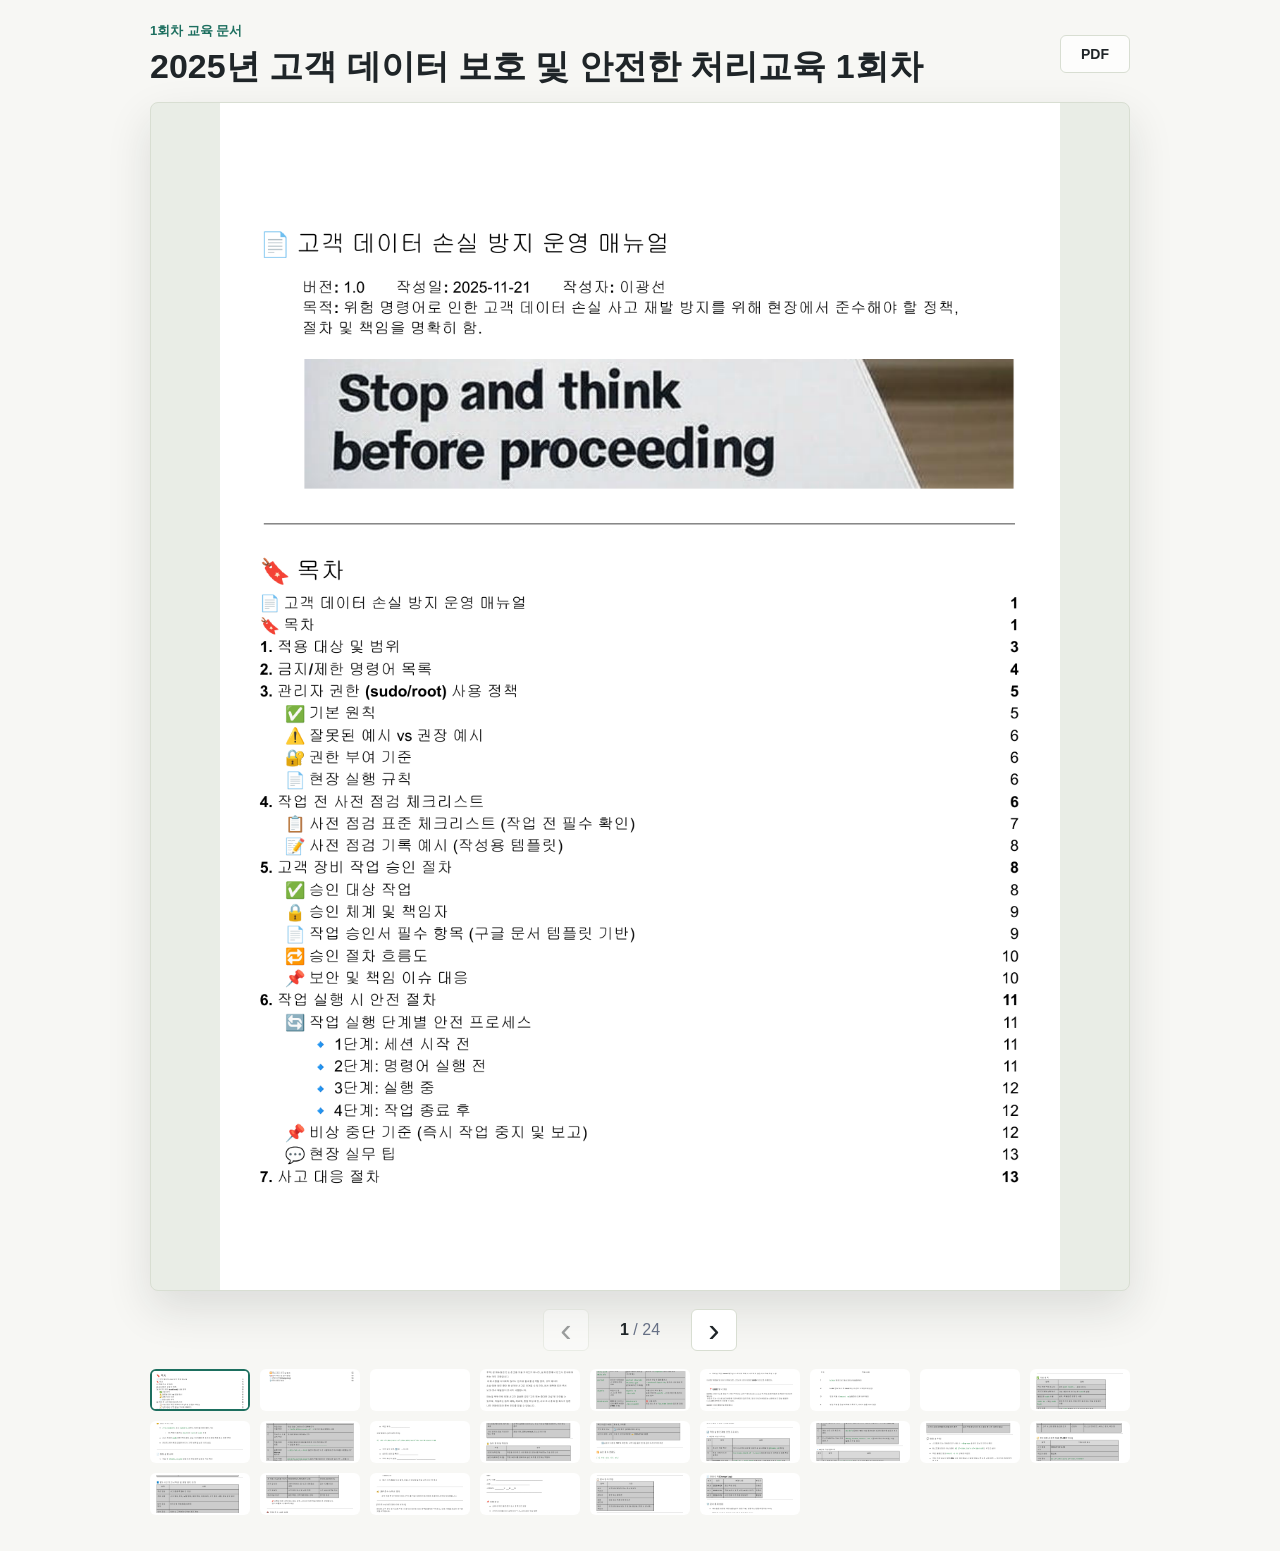
==== 2025-customer-data-protection-session-1/index.html @ 68b15619 "Organize 2025 customer data protection training sessions" ====
<!doctype html>
<html lang="ko">
<head>
  <meta charset="utf-8">
  <meta name="viewport" content="width=device-width, initial-scale=1">
  <title>2025년 고객 데이터 보호 및 안전한 처리교육 1회차 교육 문서</title>
  <link rel="stylesheet" href="styles.css">
</head>
<body>
  <header class="topbar">
    <div>
      <p class="eyebrow">1회차 교육 문서</p>
      <h1>2025년 고객 데이터 보호 및 안전한 처리교육 1회차</h1>
    </div>
    <nav class="actions" aria-label="자료 다운로드">
      <a href="./source.pdf" download>PDF</a>
    </nav>
  </header>

  <main class="viewer">
    <section class="page-frame" aria-live="polite">
      <img id="pageImage" src="./pages/page-01.png" alt="문서 1페이지">
    </section>

    <section class="controls" aria-label="페이지 제어">
      <button id="prevButton" type="button" aria-label="이전 페이지">
        <span aria-hidden="true">&lsaquo;</span>
      </button>
      <div class="status">
        <strong id="pageNumber">1</strong>
        <span>/</span>
        <span id="pageTotal">24</span>
      </div>
      <button id="nextButton" type="button" aria-label="다음 페이지">
        <span aria-hidden="true">&rsaquo;</span>
      </button>
    </section>

    <section class="thumbs" id="thumbs" aria-label="페이지 목록"></section>
  </main>

  <script src="script.js"></script>
</body>
</html>
---- 2025-customer-data-protection-session-1/styles.css ----
:root {
  color-scheme: light;
  --bg: #f7f7f4;
  --ink: #1f2528;
  --muted: #667085;
  --line: #d8ded2;
  --accent: #1d6f5f;
  --accent-dark: #155449;
  --paper: #ffffff;
  --shadow: 0 18px 45px rgba(22, 35, 35, 0.12);
}

* {
  box-sizing: border-box;
}

body {
  margin: 0;
  min-height: 100vh;
  color: var(--ink);
  background: var(--bg);
  font-family: Arial, "Malgun Gothic", sans-serif;
}

.topbar {
  display: flex;
  align-items: center;
  justify-content: space-between;
  gap: 20px;
  width: min(980px, calc(100% - 32px));
  margin: 0 auto;
  padding: 22px 0 16px;
}

.eyebrow {
  margin: 0 0 6px;
  color: var(--accent);
  font-size: 13px;
  font-weight: 700;
}

h1 {
  margin: 0;
  font-size: clamp(22px, 3vw, 34px);
  line-height: 1.18;
  letter-spacing: 0;
}

.actions {
  display: flex;
  gap: 8px;
  flex: 0 0 auto;
}

.actions a {
  display: inline-flex;
  align-items: center;
  justify-content: center;
  min-width: 70px;
  min-height: 38px;
  padding: 0 14px;
  border: 1px solid var(--line);
  border-radius: 6px;
  color: var(--ink);
  background: rgba(255, 255, 255, 0.78);
  font-size: 14px;
  font-weight: 700;
  text-decoration: none;
}

.actions a:hover,
.actions a:focus-visible {
  border-color: var(--accent);
  color: var(--accent-dark);
}

.viewer {
  width: min(980px, calc(100% - 32px));
  margin: 0 auto 36px;
}

.page-frame {
  display: grid;
  place-items: center;
  width: 100%;
  min-height: 68vh;
  overflow: hidden;
  border: 1px solid var(--line);
  border-radius: 8px;
  background: #e9ede6;
  box-shadow: var(--shadow);
}

.page-frame img {
  display: block;
  width: min(100%, 840px);
  height: auto;
  background: var(--paper);
}

.controls {
  display: grid;
  grid-template-columns: 46px auto 46px;
  align-items: center;
  justify-content: center;
  gap: 12px;
  margin: 18px 0;
}

button {
  width: 46px;
  height: 42px;
  border: 1px solid var(--line);
  border-radius: 6px;
  color: var(--ink);
  background: var(--paper);
  cursor: pointer;
}

button span {
  display: block;
  transform: translateY(-1px);
  font-size: 34px;
  line-height: 1;
}

button:hover,
button:focus-visible {
  border-color: var(--accent);
  color: var(--accent);
}

button:disabled {
  opacity: 0.42;
  cursor: default;
}

.status {
  min-width: 78px;
  color: var(--muted);
  font-size: 16px;
  text-align: center;
}

.status strong {
  color: var(--ink);
}

.thumbs {
  display: grid;
  grid-template-columns: repeat(auto-fill, minmax(92px, 1fr));
  gap: 10px;
}

.thumb {
  display: block;
  width: 100%;
  aspect-ratio: 1 / 1.414;
  overflow: hidden;
  padding: 0;
  border: 2px solid transparent;
  border-radius: 6px;
  background: var(--paper);
}

.thumb[aria-current="true"] {
  border-color: var(--accent);
}

.thumb img {
  display: block;
  width: 100%;
  height: 100%;
  object-fit: cover;
}

@media (max-width: 700px) {
  .topbar {
    align-items: flex-start;
    flex-direction: column;
    gap: 14px;
  }

  .actions {
    width: 100%;
  }

  .actions a {
    flex: 1;
  }

  .viewer {
    width: min(100% - 18px, 980px);
    margin-bottom: 18px;
  }

  .page-frame {
    min-height: 55vh;
  }
}
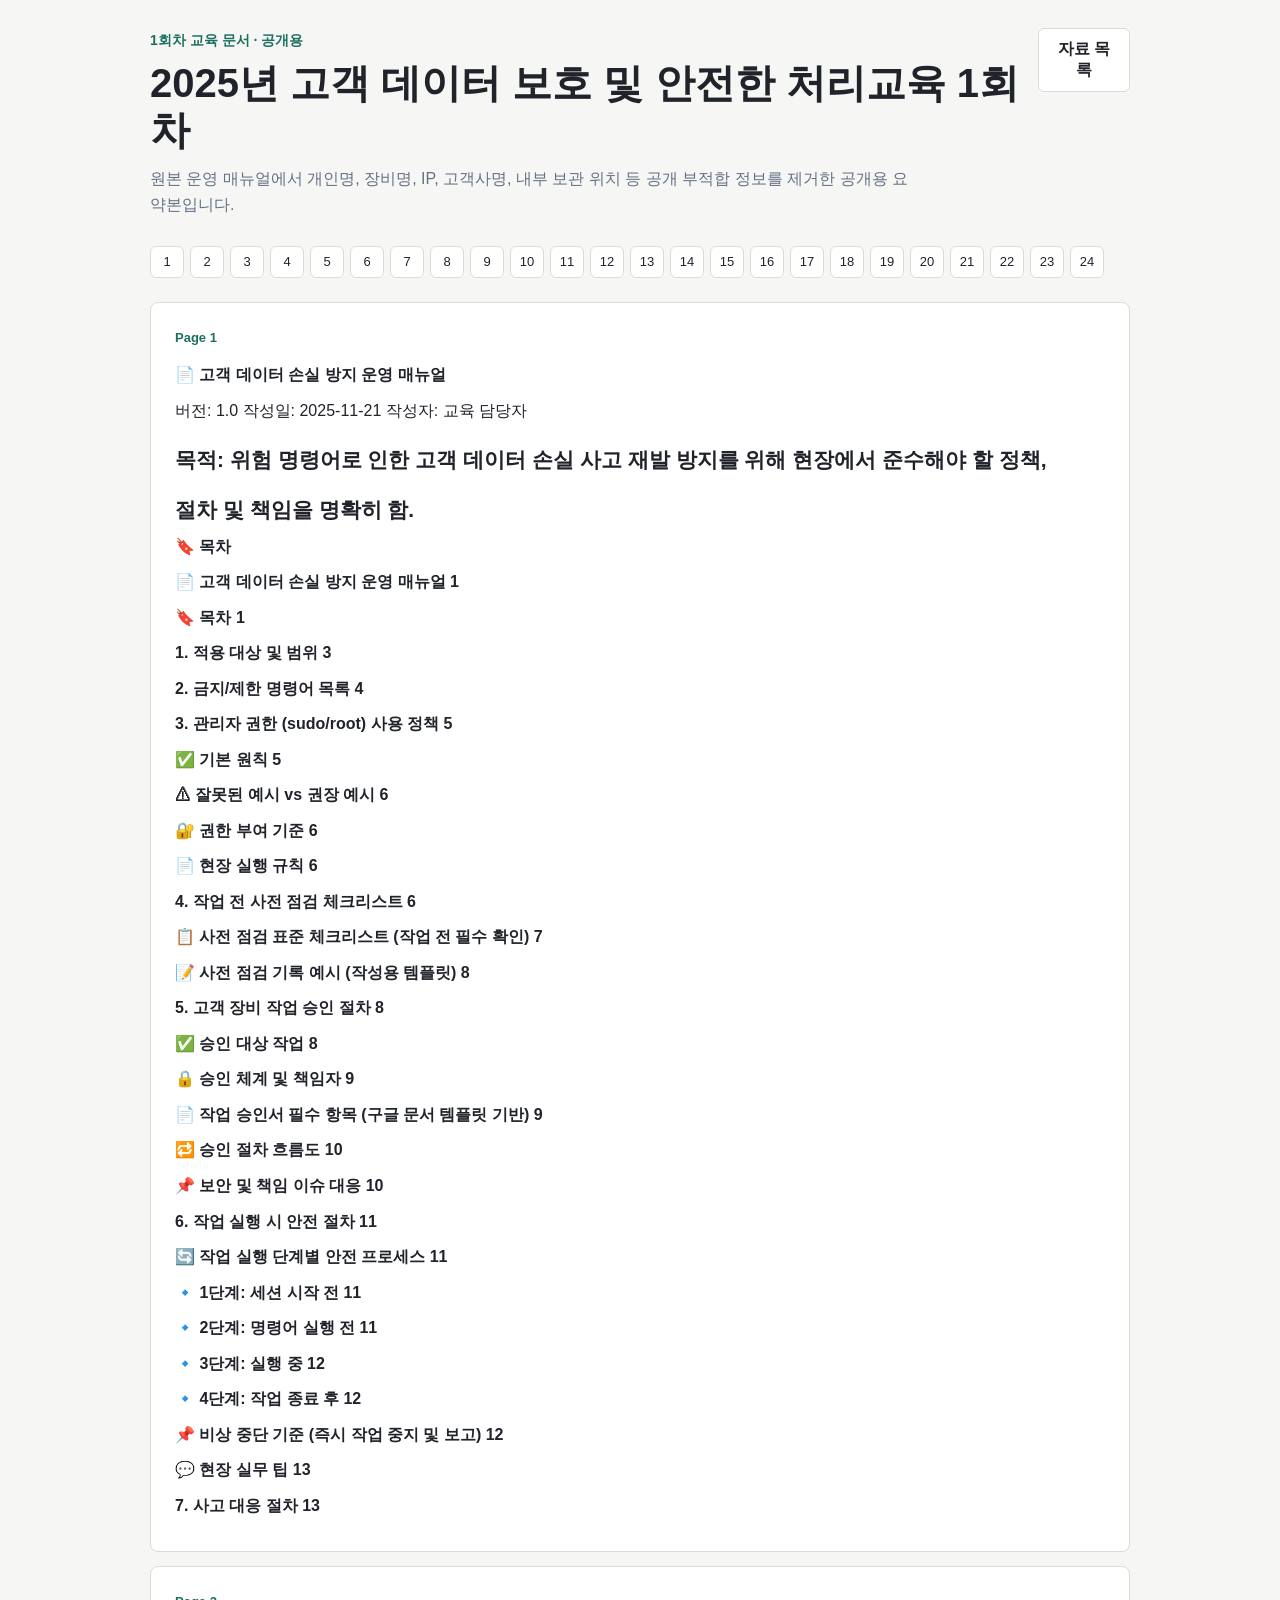
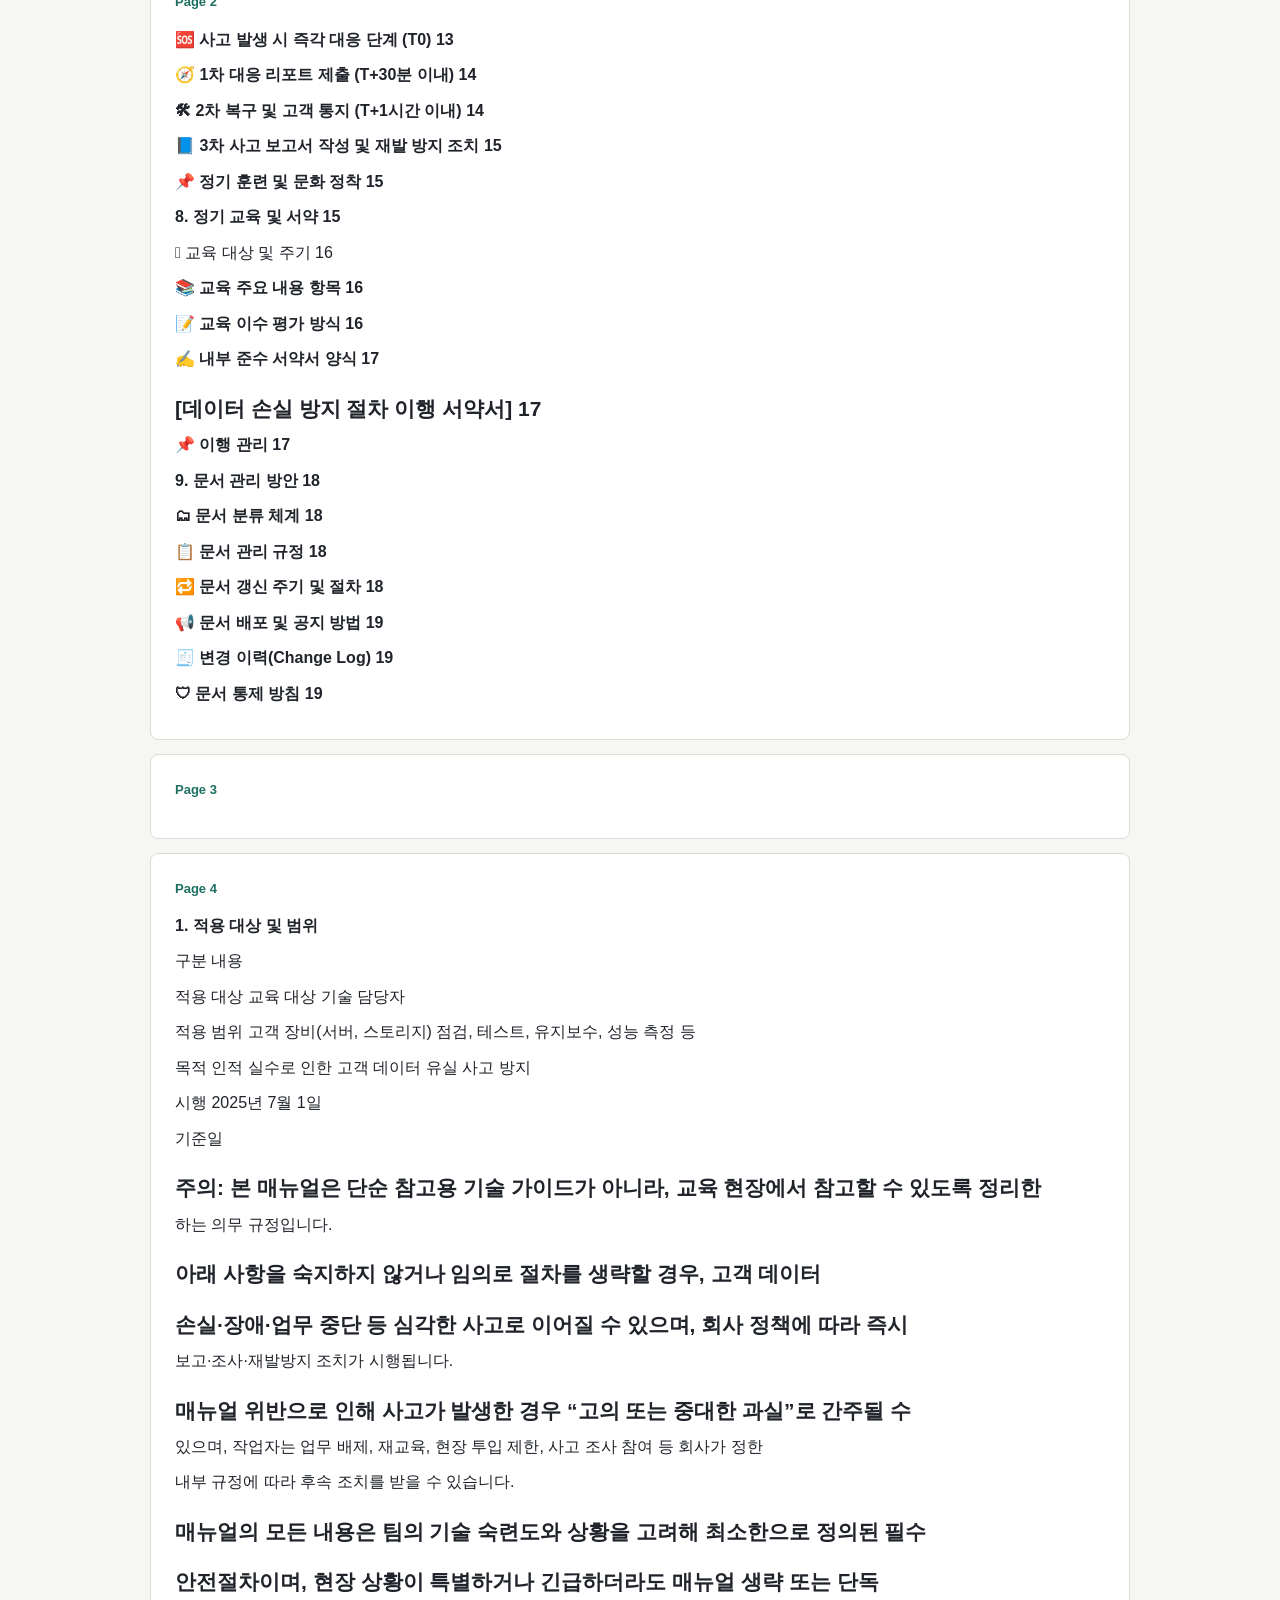
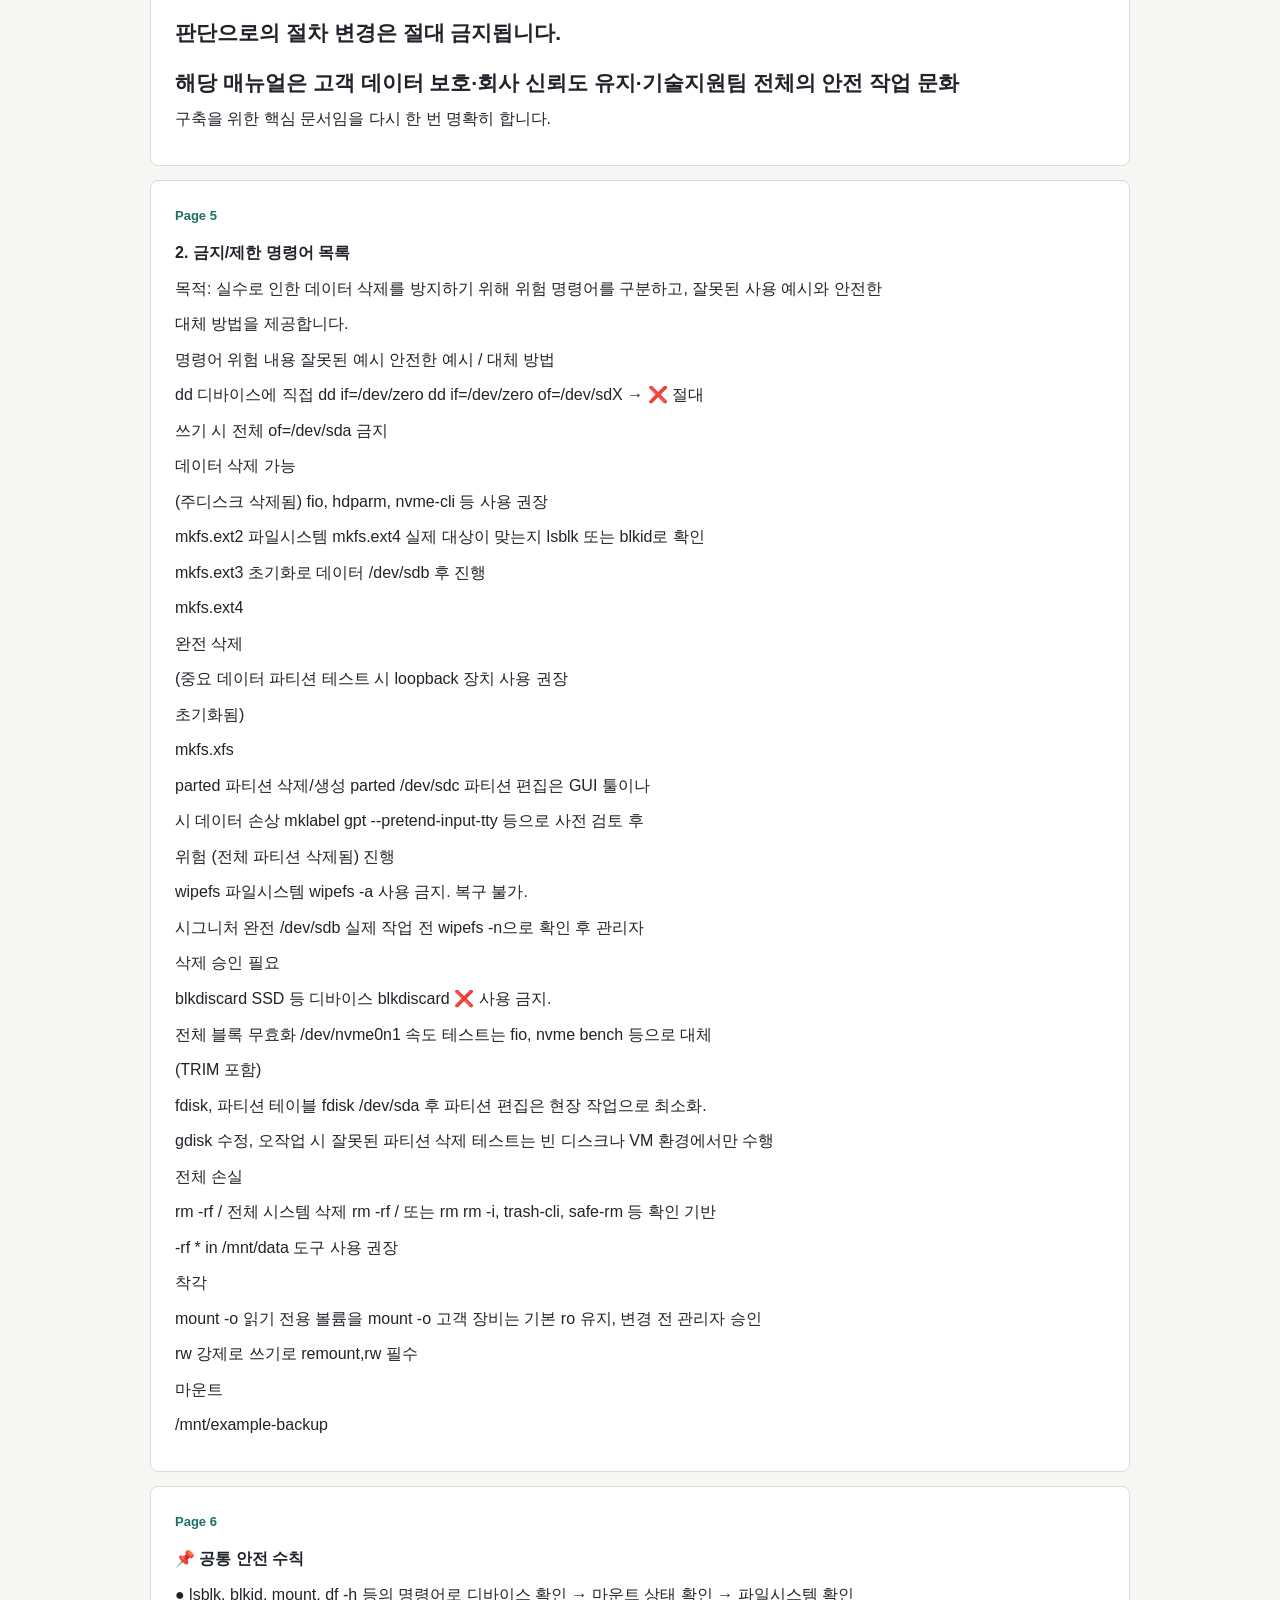
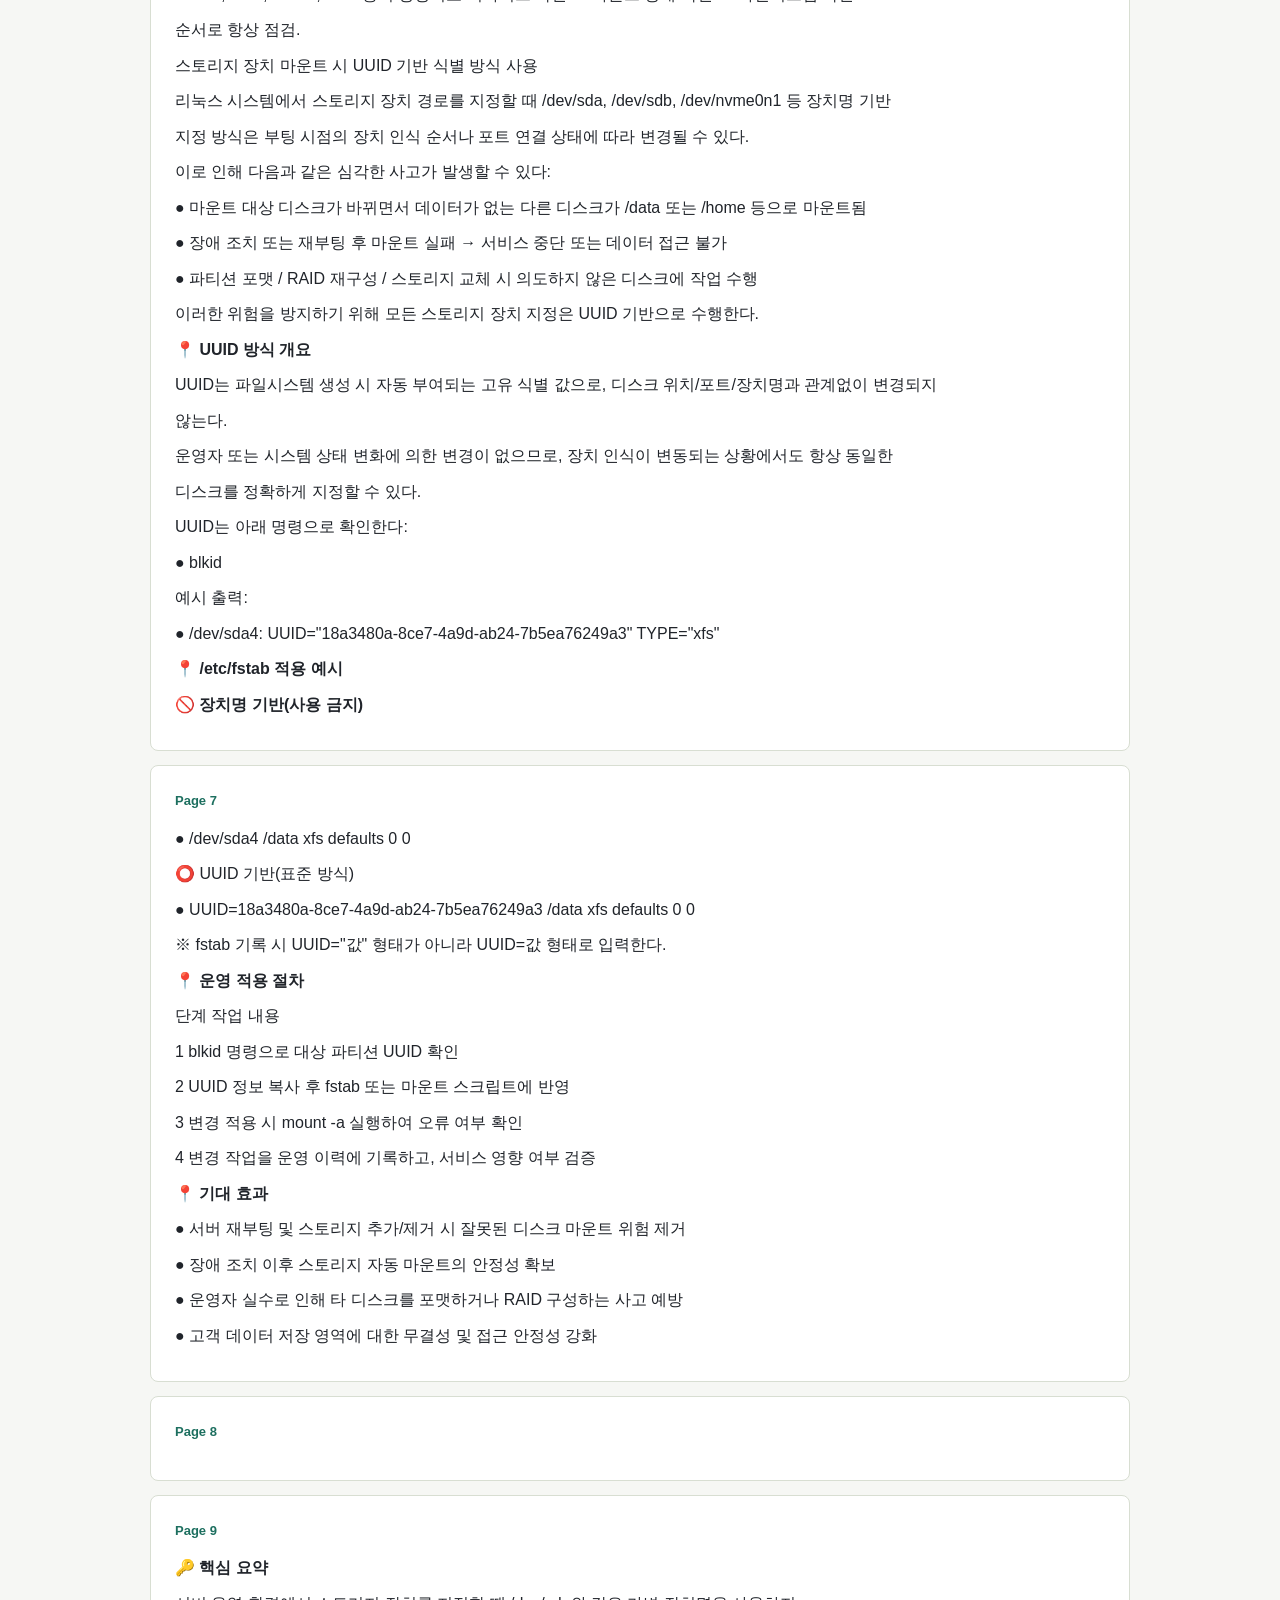
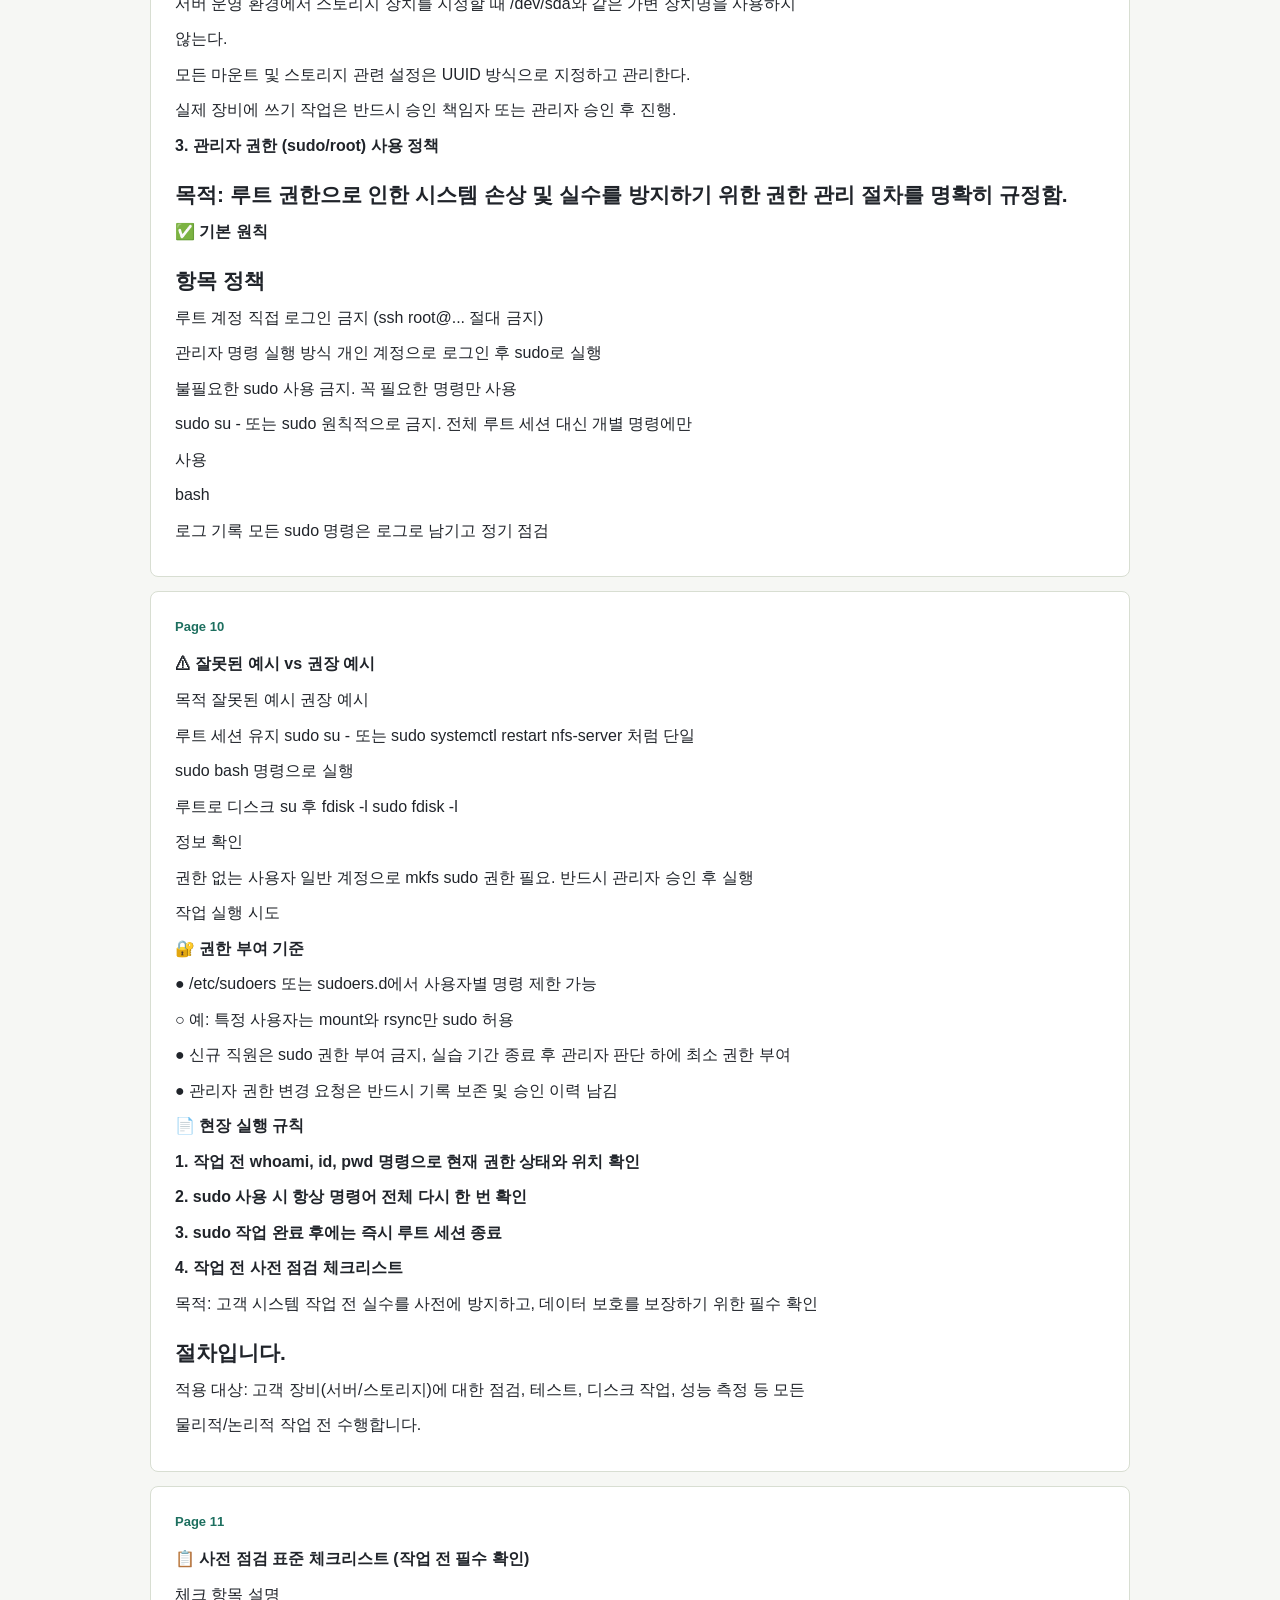
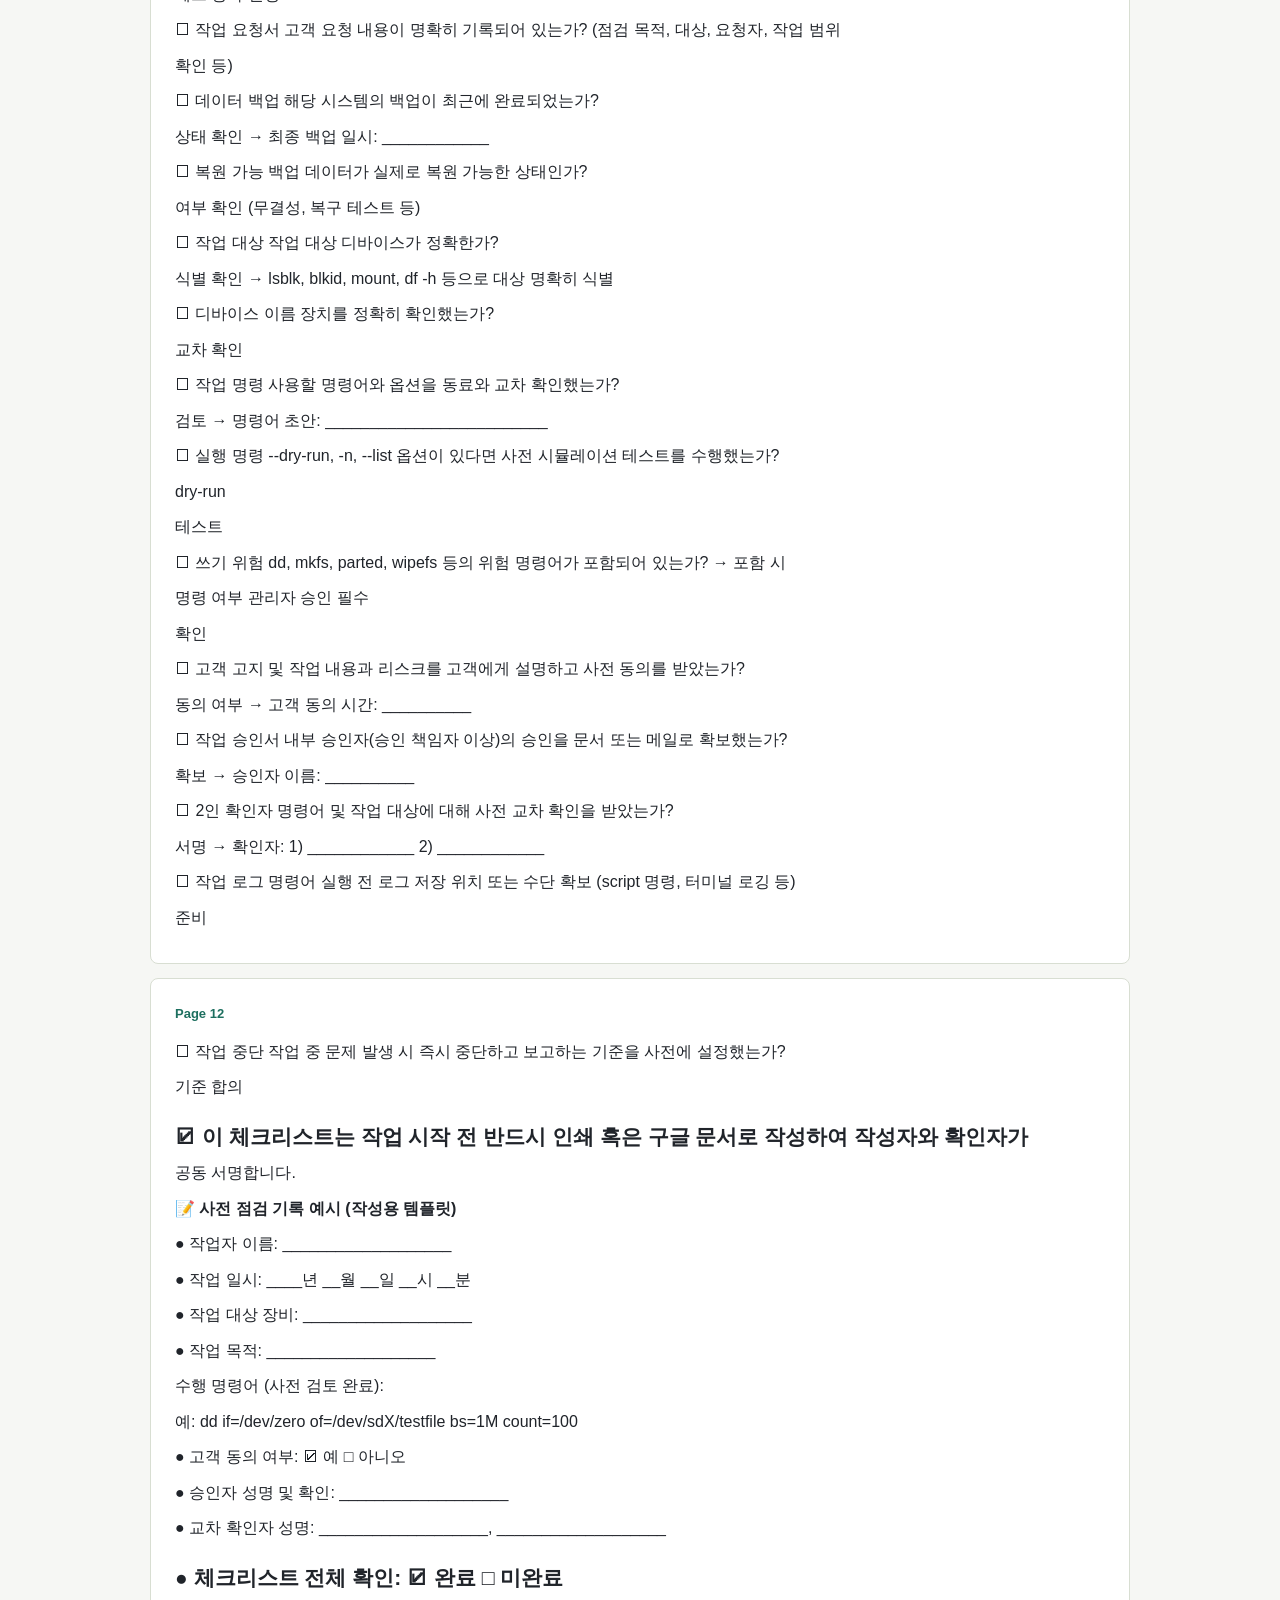
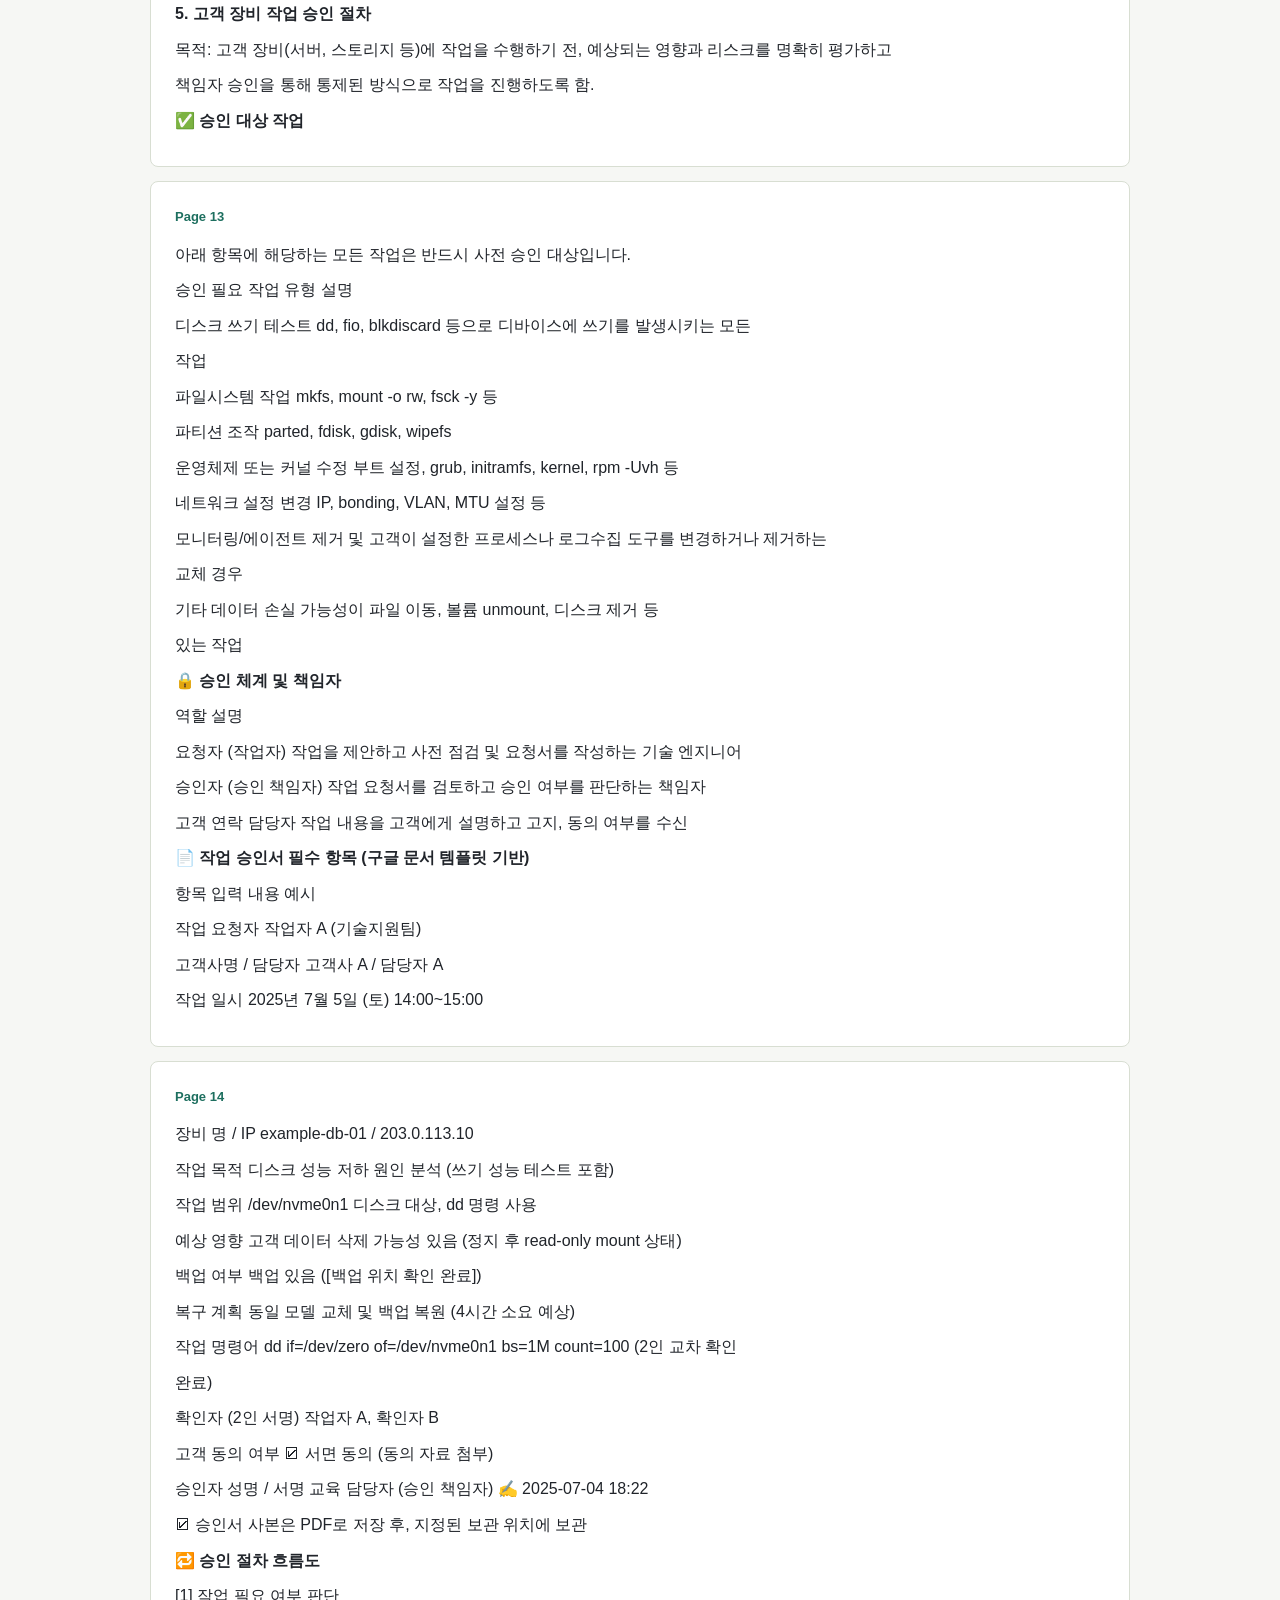
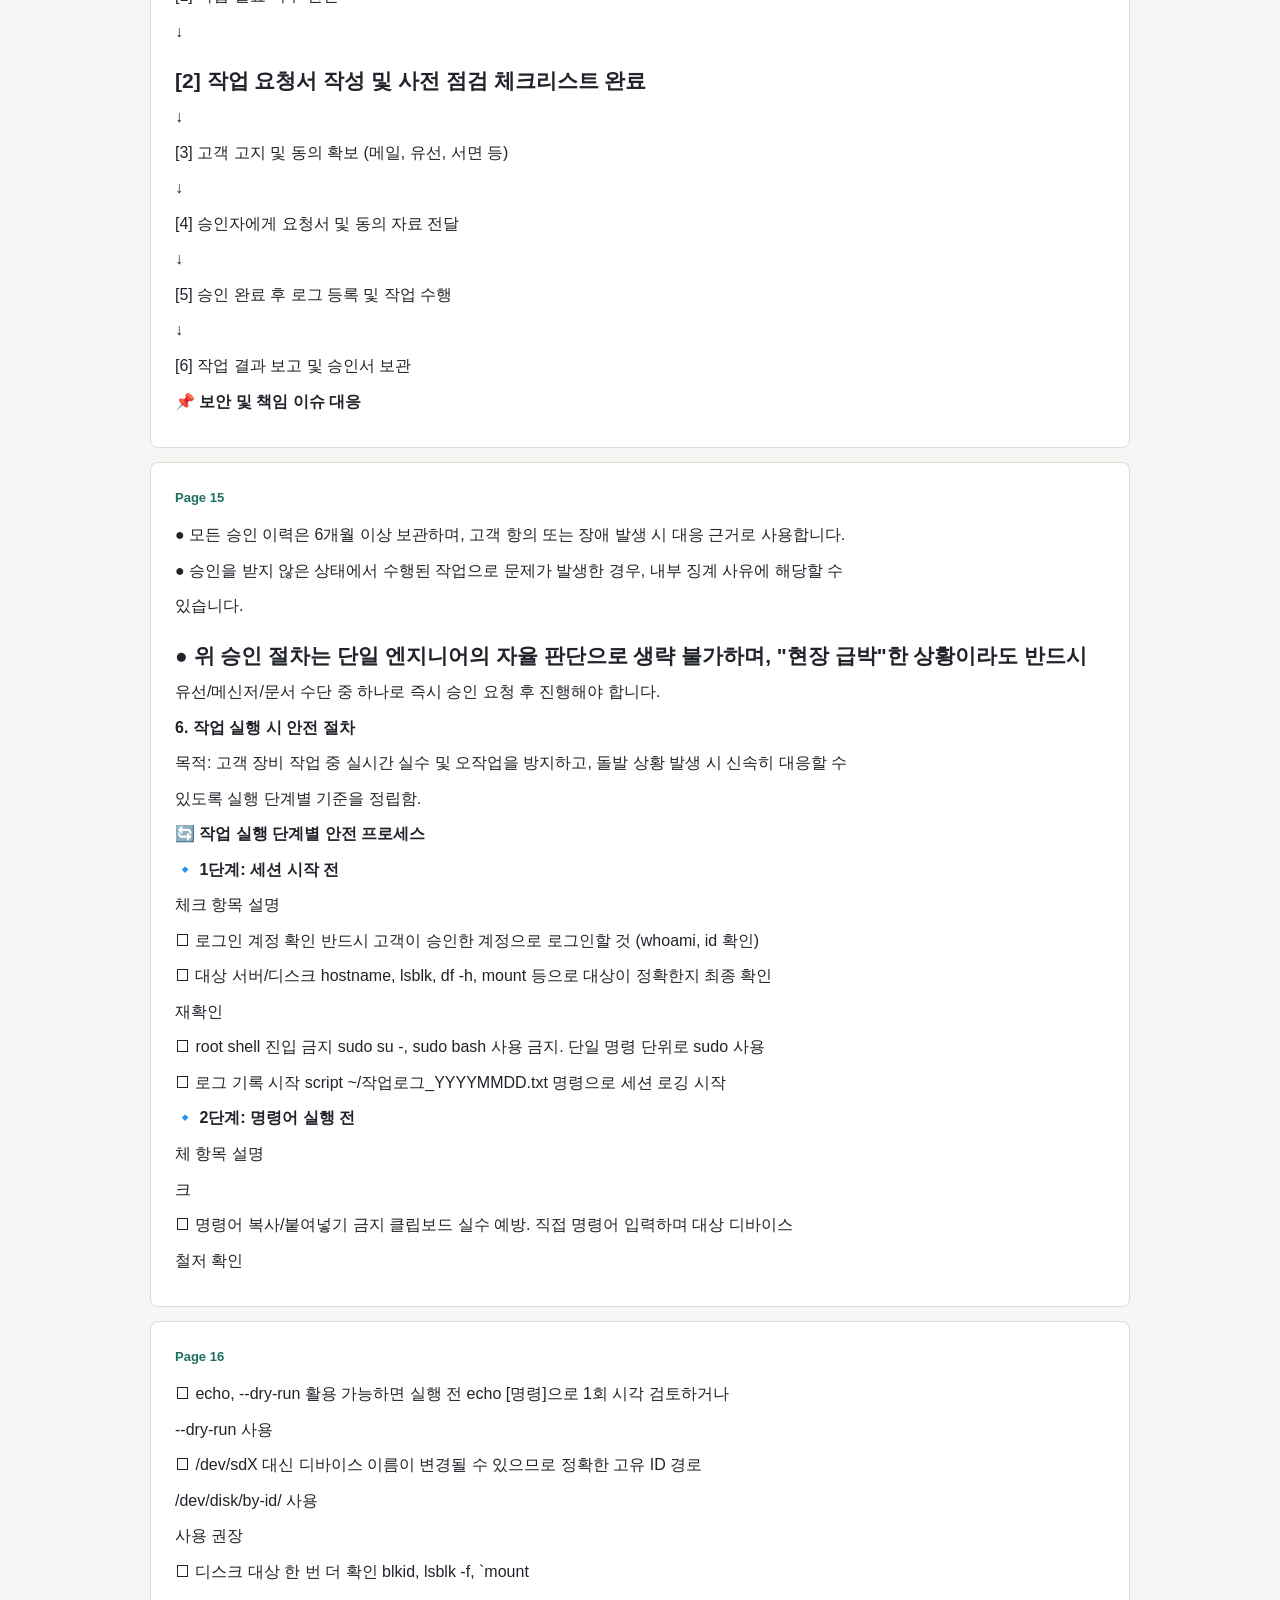
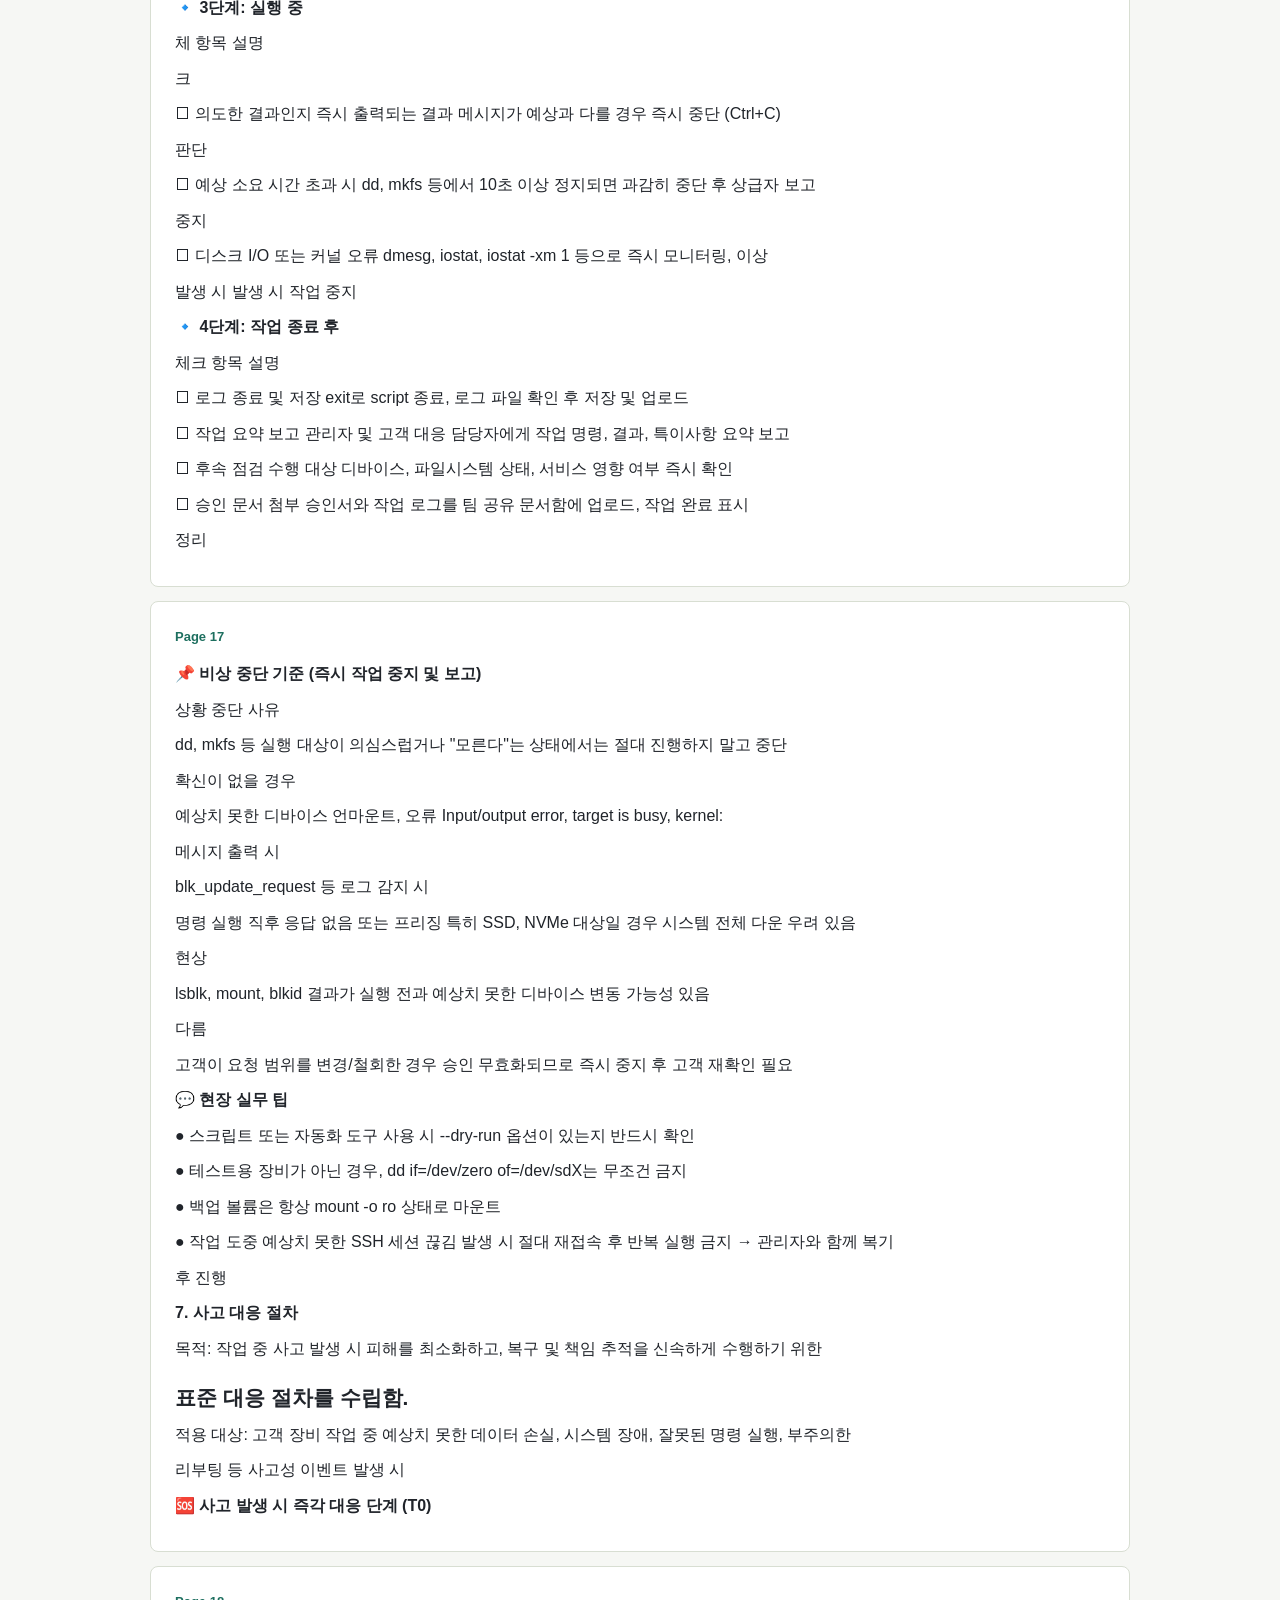
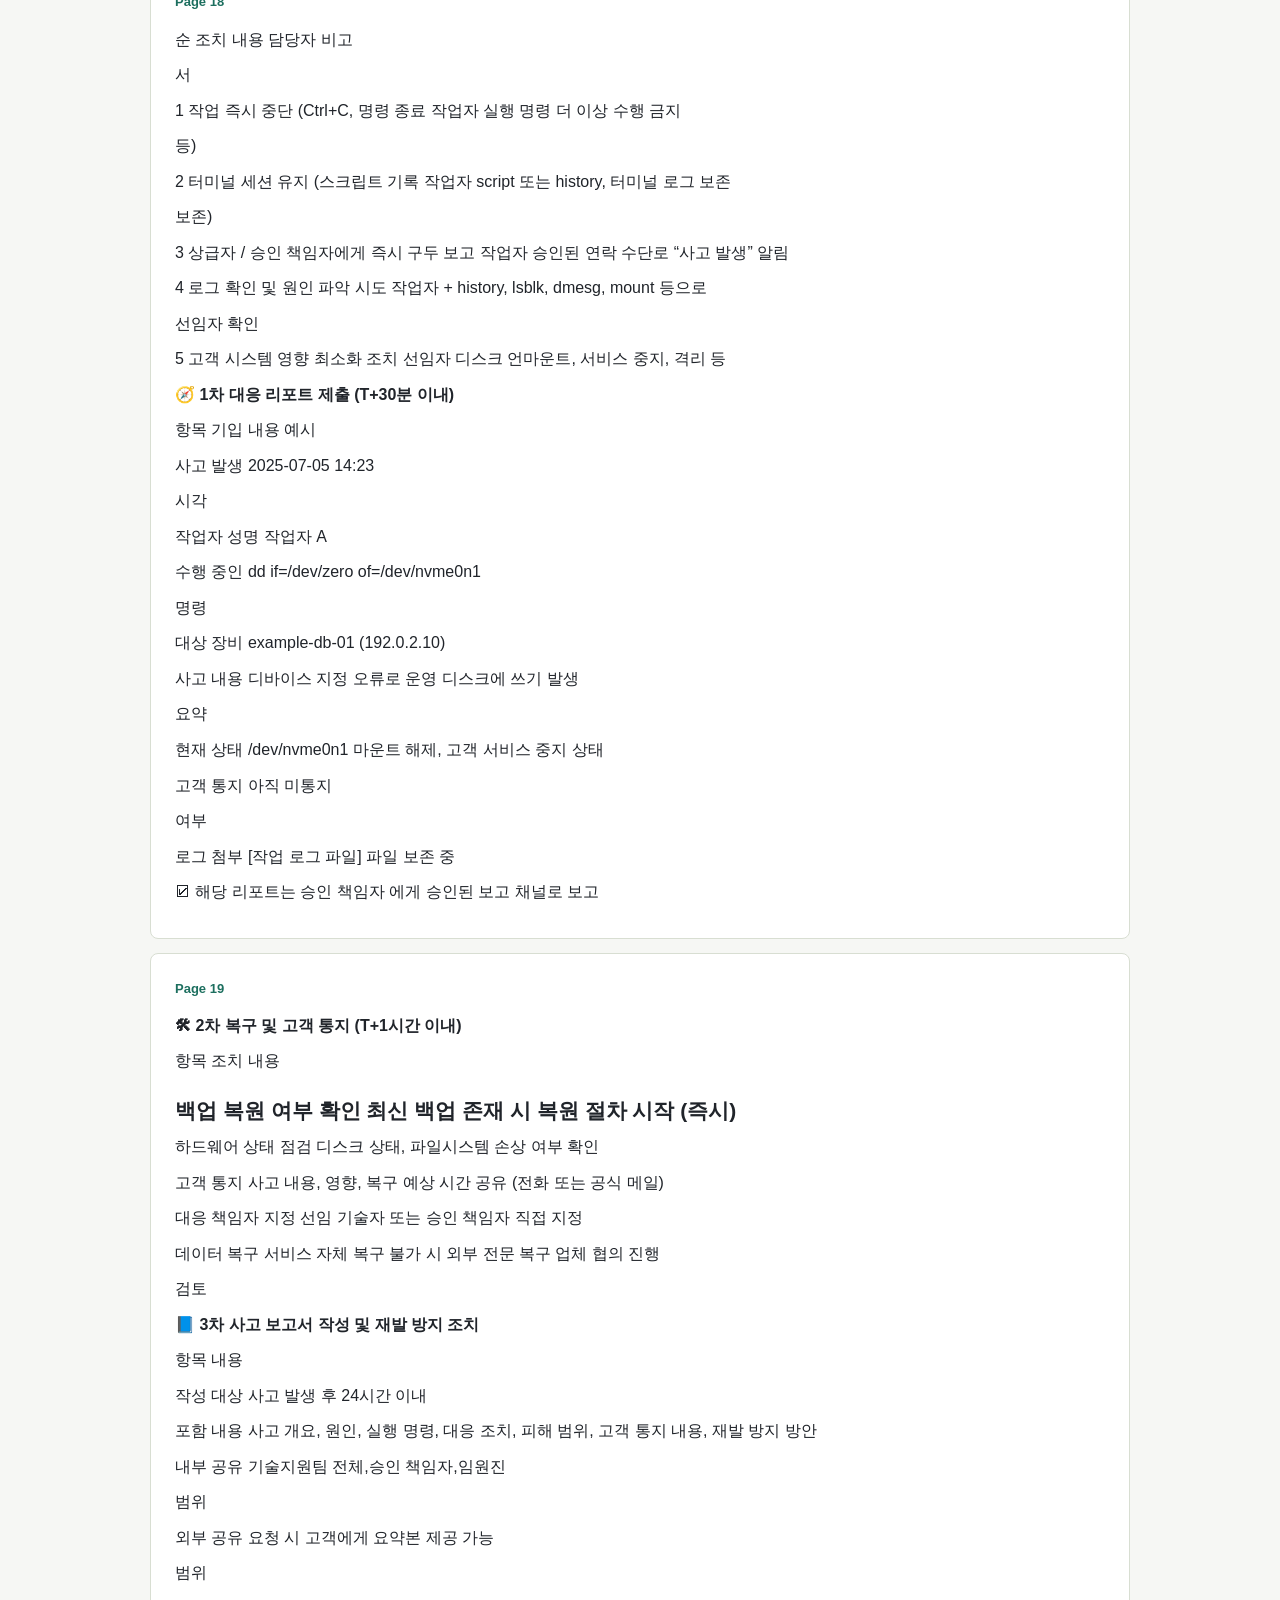
==== commit 5fb6d33c: "Correct session one year to 2025" ====
--- a/2025-customer-data-protection-session-1/index.html
+++ b/2025-customer-data-protection-session-1/index.html
@@ -9,36 +9,38 @@
 <body>
   <header class="topbar">
     <div>
-      <p class="eyebrow">1회차 교육 문서</p>
+      <p class="eyebrow">1회차 교육 문서 · 공개용</p>
       <h1>2025년 고객 데이터 보호 및 안전한 처리교육 1회차</h1>
+      <p class="summary">원본 운영 매뉴얼에서 개인명, 장비명, IP, 고객사명, 내부 보관 위치 등 공개 부적합 정보를 제거한 공개용 요약본입니다.</p>
     </div>
-    <nav class="actions" aria-label="자료 다운로드">
-      <a href="./source.pdf" download>PDF</a>
-    </nav>
+    <a class="back" href="../">자료 목록</a>
   </header>
-
-  <main class="viewer">
-    <section class="page-frame" aria-live="polite">
-      <img id="pageImage" src="./pages/page-01.png" alt="문서 1페이지">
-    </section>
-
-    <section class="controls" aria-label="페이지 제어">
-      <button id="prevButton" type="button" aria-label="이전 페이지">
-        <span aria-hidden="true">&lsaquo;</span>
-      </button>
-      <div class="status">
-        <strong id="pageNumber">1</strong>
-        <span>/</span>
-        <span id="pageTotal">24</span>
-      </div>
-      <button id="nextButton" type="button" aria-label="다음 페이지">
-        <span aria-hidden="true">&rsaquo;</span>
-      </button>
-    </section>
-
-    <section class="thumbs" id="thumbs" aria-label="페이지 목록"></section>
+  <main>
+    <nav class="toc" aria-label="문서 페이지 이동"><a href="#page-1">1</a><a href="#page-2">2</a><a href="#page-3">3</a><a href="#page-4">4</a><a href="#page-5">5</a><a href="#page-6">6</a><a href="#page-7">7</a><a href="#page-8">8</a><a href="#page-9">9</a><a href="#page-10">10</a><a href="#page-11">11</a><a href="#page-12">12</a><a href="#page-13">13</a><a href="#page-14">14</a><a href="#page-15">15</a><a href="#page-16">16</a><a href="#page-17">17</a><a href="#page-18">18</a><a href="#page-19">19</a><a href="#page-20">20</a><a href="#page-21">21</a><a href="#page-22">22</a><a href="#page-23">23</a><a href="#page-24">24</a></nav>
+    <article><section class="page" id="page-1"><p class="page-label">Page 1</p><p class="section-line">📄 고객 데이터 손실 방지 운영 매뉴얼</p><p>버전: 1.0 작성일: 2025-11-21 작성자: 교육 담당자</p><h2>목적: 위험 명령어로 인한 고객 데이터 손실 사고 재발 방지를 위해 현장에서 준수해야 할 정책,</h2><h2>절차 및 책임을 명확히 함.</h2><p class="section-line">🔖 목차</p><p class="section-line">📄 고객 데이터 손실 방지 운영 매뉴얼 1</p><p class="section-line">🔖 목차 1</p><p class="section-line">1. 적용 대상 및 범위 3</p><p class="section-line">2. 금지/제한 명령어 목록 4</p><p class="section-line">3. 관리자 권한 (sudo/root) 사용 정책 5</p><p class="section-line">✅ 기본 원칙 5</p><p class="section-line">⚠ 잘못된 예시 vs 권장 예시 6</p><p class="section-line">🔐 권한 부여 기준 6</p><p class="section-line">📄 현장 실행 규칙 6</p><p class="section-line">4. 작업 전 사전 점검 체크리스트 6</p><p class="section-line">📋 사전 점검 표준 체크리스트 (작업 전 필수 확인) 7</p><p class="section-line">📝 사전 점검 기록 예시 (작성용 템플릿) 8</p><p class="section-line">5. 고객 장비 작업 승인 절차 8</p><p class="section-line">✅ 승인 대상 작업 8</p><p class="section-line">🔒 승인 체계 및 책임자 9</p><p class="section-line">📄 작업 승인서 필수 항목 (구글 문서 템플릿 기반) 9</p><p class="section-line">🔁 승인 절차 흐름도 10</p><p class="section-line">📌 보안 및 책임 이슈 대응 10</p><p class="section-line">6. 작업 실행 시 안전 절차 11</p><p class="section-line">🔄 작업 실행 단계별 안전 프로세스 11</p><p class="section-line">🔹 1단계: 세션 시작 전 11</p><p class="section-line">🔹 2단계: 명령어 실행 전 11</p><p class="section-line">🔹 3단계: 실행 중 12</p><p class="section-line">🔹 4단계: 작업 종료 후 12</p><p class="section-line">📌 비상 중단 기준 (즉시 작업 중지 및 보고) 12</p><p class="section-line">💬 현장 실무 팁 13</p><p class="section-line">7. 사고 대응 절차 13</p></section>
+<section class="page" id="page-2"><p class="page-label">Page 2</p><p class="section-line">🆘 사고 발생 시 즉각 대응 단계 (T0) 13</p><p class="section-line">🧭 1차 대응 리포트 제출 (T+30분 이내) 14</p><p class="section-line">🛠 2차 복구 및 고객 통지 (T+1시간 이내) 14</p><p class="section-line">📘 3차 사고 보고서 작성 및 재발 방지 조치 15</p><p class="section-line">📌 정기 훈련 및 문화 정착 15</p><p class="section-line">8. 정기 교육 및 서약 15</p><p>󰳓 교육 대상 및 주기 16</p><p class="section-line">📚 교육 주요 내용 항목 16</p><p class="section-line">📝 교육 이수 평가 방식 16</p><p class="section-line">✍ 내부 준수 서약서 양식 17</p><h2>[데이터 손실 방지 절차 이행 서약서] 17</h2><p class="section-line">📌 이행 관리 17</p><p class="section-line">9. 문서 관리 방안 18</p><p class="section-line">🗂 문서 분류 체계 18</p><p class="section-line">📋 문서 관리 규정 18</p><p class="section-line">🔁 문서 갱신 주기 및 절차 18</p><p class="section-line">📢 문서 배포 및 공지 방법 19</p><p class="section-line">🧾 변경 이력(Change Log) 19</p><p class="section-line">🛡 문서 통제 방침 19</p></section>
+<section class="page" id="page-3"><p class="page-label">Page 3</p></section>
+<section class="page" id="page-4"><p class="page-label">Page 4</p><p class="section-line">1. 적용 대상 및 범위</p><p>구분 내용</p><p>적용 대상 교육 대상 기술 담당자</p><p>적용 범위 고객 장비(서버, 스토리지) 점검, 테스트, 유지보수, 성능 측정 등</p><p>목적 인적 실수로 인한 고객 데이터 유실 사고 방지</p><p>시행 2025년 7월 1일</p><p>기준일</p><h2>주의: 본 매뉴얼은 단순 참고용 기술 가이드가 아니라, 교육 현장에서 참고할 수 있도록 정리한</h2><p>하는 의무 규정입니다.</p><h2>아래 사항을 숙지하지 않거나 임의로 절차를 생략할 경우, 고객 데이터</h2><h2>손실·장애·업무 중단 등 심각한 사고로 이어질 수 있으며, 회사 정책에 따라 즉시</h2><p>보고·조사·재발방지 조치가 시행됩니다.</p><h2>매뉴얼 위반으로 인해 사고가 발생한 경우 “고의 또는 중대한 과실”로 간주될 수</h2><p>있으며, 작업자는 업무 배제, 재교육, 현장 투입 제한, 사고 조사 참여 등 회사가 정한</p><p>내부 규정에 따라 후속 조치를 받을 수 있습니다.</p><h2>매뉴얼의 모든 내용은 팀의 기술 숙련도와 상황을 고려해 최소한으로 정의된 필수</h2><h2>안전절차이며, 현장 상황이 특별하거나 긴급하더라도 매뉴얼 생략 또는 단독</h2><h2>판단으로의 절차 변경은 절대 금지됩니다.</h2><h2>해당 매뉴얼은 고객 데이터 보호·회사 신뢰도 유지·기술지원팀 전체의 안전 작업 문화</h2><p>구축을 위한 핵심 문서임을 다시 한 번 명확히 합니다.</p></section>
+<section class="page" id="page-5"><p class="page-label">Page 5</p><p class="section-line">2. 금지/제한 명령어 목록</p><p>목적: 실수로 인한 데이터 삭제를 방지하기 위해 위험 명령어를 구분하고, 잘못된 사용 예시와 안전한</p><p>대체 방법을 제공합니다.</p><p>명령어 위험 내용 잘못된 예시 안전한 예시 / 대체 방법</p><p>dd 디바이스에 직접 dd if=/dev/zero dd if=/dev/zero of=/dev/sdX → ❌ 절대</p><p>쓰기 시 전체 of=/dev/sda 금지</p><p>데이터 삭제 가능</p><p>(주디스크 삭제됨) fio, hdparm, nvme-cli 등 사용 권장</p><p>mkfs.ext2 파일시스템 mkfs.ext4 실제 대상이 맞는지 lsblk 또는 blkid로 확인</p><p>mkfs.ext3 초기화로 데이터 /dev/sdb 후 진행</p><p>mkfs.ext4</p><p>완전 삭제</p><p>(중요 데이터 파티션 테스트 시 loopback 장치 사용 권장</p><p>초기화됨)</p><p>mkfs.xfs</p><p>parted 파티션 삭제/생성 parted /dev/sdc 파티션 편집은 GUI 툴이나</p><p>시 데이터 손상 mklabel gpt --pretend-input-tty 등으로 사전 검토 후</p><p>위험 (전체 파티션 삭제됨) 진행</p><p>wipefs 파일시스템 wipefs -a 사용 금지. 복구 불가.</p><p>시그니처 완전 /dev/sdb 실제 작업 전 wipefs -n으로 확인 후 관리자</p><p>삭제 승인 필요</p><p>blkdiscard SSD 등 디바이스 blkdiscard ❌ 사용 금지.</p><p>전체 블록 무효화 /dev/nvme0n1 속도 테스트는 fio, nvme bench 등으로 대체</p><p>(TRIM 포함)</p><p>fdisk, 파티션 테이블 fdisk /dev/sda 후 파티션 편집은 현장 작업으로 최소화.</p><p>gdisk 수정, 오작업 시 잘못된 파티션 삭제 테스트는 빈 디스크나 VM 환경에서만 수행</p><p>전체 손실</p><p>rm -rf / 전체 시스템 삭제 rm -rf / 또는 rm rm -i, trash-cli, safe-rm 등 확인 기반</p><p>-rf * in /mnt/data 도구 사용 권장</p><p>착각</p><p>mount -o 읽기 전용 볼륨을 mount -o 고객 장비는 기본 ro 유지, 변경 전 관리자 승인</p><p>rw 강제로 쓰기로 remount,rw 필수</p><p>마운트</p><p>/mnt/example-backup</p></section>
+<section class="page" id="page-6"><p class="page-label">Page 6</p><p class="section-line">📌 공통 안전 수칙</p><p>● lsblk, blkid, mount, df -h 등의 명령어로 디바이스 확인 → 마운트 상태 확인 → 파일시스템 확인</p><p>순서로 항상 점검.</p><p>스토리지 장치 마운트 시 UUID 기반 식별 방식 사용</p><p>리눅스 시스템에서 스토리지 장치 경로를 지정할 때 /dev/sda, /dev/sdb, /dev/nvme0n1 등 장치명 기반</p><p>지정 방식은 부팅 시점의 장치 인식 순서나 포트 연결 상태에 따라 변경될 수 있다.</p><p>이로 인해 다음과 같은 심각한 사고가 발생할 수 있다:</p><p>● 마운트 대상 디스크가 바뀌면서 데이터가 없는 다른 디스크가 /data 또는 /home 등으로 마운트됨</p><p>● 장애 조치 또는 재부팅 후 마운트 실패 → 서비스 중단 또는 데이터 접근 불가</p><p>● 파티션 포맷 / RAID 재구성 / 스토리지 교체 시 의도하지 않은 디스크에 작업 수행</p><p>이러한 위험을 방지하기 위해 모든 스토리지 장치 지정은 UUID 기반으로 수행한다.</p><p class="section-line">📍 UUID 방식 개요</p><p>UUID는 파일시스템 생성 시 자동 부여되는 고유 식별 값으로, 디스크 위치/포트/장치명과 관계없이 변경되지</p><p>않는다.</p><p>운영자 또는 시스템 상태 변화에 의한 변경이 없으므로, 장치 인식이 변동되는 상황에서도 항상 동일한</p><p>디스크를 정확하게 지정할 수 있다.</p><p>UUID는 아래 명령으로 확인한다:</p><p>● blkid</p><p>예시 출력:</p><p>● /dev/sda4: UUID=&quot;18a3480a-8ce7-4a9d-ab24-7b5ea76249a3&quot; TYPE=&quot;xfs&quot;</p><p class="section-line">📍 /etc/fstab 적용 예시</p><p class="section-line">🚫 장치명 기반(사용 금지)</p></section>
+<section class="page" id="page-7"><p class="page-label">Page 7</p><p>● /dev/sda4 /data xfs defaults 0 0</p><p>⭕ UUID 기반(표준 방식)</p><p>● UUID=18a3480a-8ce7-4a9d-ab24-7b5ea76249a3 /data xfs defaults 0 0</p><p>※ fstab 기록 시 UUID=&quot;값&quot; 형태가 아니라 UUID=값 형태로 입력한다.</p><p class="section-line">📍 운영 적용 절차</p><p>단계 작업 내용</p><p>1 blkid 명령으로 대상 파티션 UUID 확인</p><p>2 UUID 정보 복사 후 fstab 또는 마운트 스크립트에 반영</p><p>3 변경 적용 시 mount -a 실행하여 오류 여부 확인</p><p>4 변경 작업을 운영 이력에 기록하고, 서비스 영향 여부 검증</p><p class="section-line">📍 기대 효과</p><p>● 서버 재부팅 및 스토리지 추가/제거 시 잘못된 디스크 마운트 위험 제거</p><p>● 장애 조치 이후 스토리지 자동 마운트의 안정성 확보</p><p>● 운영자 실수로 인해 타 디스크를 포맷하거나 RAID 구성하는 사고 예방</p><p>● 고객 데이터 저장 영역에 대한 무결성 및 접근 안정성 강화</p></section>
+<section class="page" id="page-8"><p class="page-label">Page 8</p></section>
+<section class="page" id="page-9"><p class="page-label">Page 9</p><p class="section-line">🔑 핵심 요약</p><p>서버 운영 환경에서 스토리지 장치를 지정할 때 /dev/sda와 같은 가변 장치명을 사용하지</p><p>않는다.</p><p>모든 마운트 및 스토리지 관련 설정은 UUID 방식으로 지정하고 관리한다.</p><p>실제 장비에 쓰기 작업은 반드시 승인 책임자 또는 관리자 승인 후 진행.</p><p class="section-line">3. 관리자 권한 (sudo/root) 사용 정책</p><h2>목적: 루트 권한으로 인한 시스템 손상 및 실수를 방지하기 위한 권한 관리 절차를 명확히 규정함.</h2><p class="section-line">✅ 기본 원칙</p><h2>항목 정책</h2><p>루트 계정 직접 로그인 금지 (ssh root@... 절대 금지)</p><p>관리자 명령 실행 방식 개인 계정으로 로그인 후 sudo로 실행</p><p>불필요한 sudo 사용 금지. 꼭 필요한 명령만 사용</p><p>sudo su - 또는 sudo 원칙적으로 금지. 전체 루트 세션 대신 개별 명령에만</p><p>사용</p><p>bash</p><p>로그 기록 모든 sudo 명령은 로그로 남기고 정기 점검</p></section>
+<section class="page" id="page-10"><p class="page-label">Page 10</p><p class="section-line">⚠ 잘못된 예시 vs 권장 예시</p><p>목적 잘못된 예시 권장 예시</p><p>루트 세션 유지 sudo su - 또는 sudo systemctl restart nfs-server 처럼 단일</p><p>sudo bash 명령으로 실행</p><p>루트로 디스크 su 후 fdisk -l sudo fdisk -l</p><p>정보 확인</p><p>권한 없는 사용자 일반 계정으로 mkfs sudo 권한 필요. 반드시 관리자 승인 후 실행</p><p>작업 실행 시도</p><p class="section-line">🔐 권한 부여 기준</p><p>● /etc/sudoers 또는 sudoers.d에서 사용자별 명령 제한 가능</p><p>○ 예: 특정 사용자는 mount와 rsync만 sudo 허용</p><p>● 신규 직원은 sudo 권한 부여 금지, 실습 기간 종료 후 관리자 판단 하에 최소 권한 부여</p><p>● 관리자 권한 변경 요청은 반드시 기록 보존 및 승인 이력 남김</p><p class="section-line">📄 현장 실행 규칙</p><p class="section-line">1. 작업 전 whoami, id, pwd 명령으로 현재 권한 상태와 위치 확인</p><p class="section-line">2. sudo 사용 시 항상 명령어 전체 다시 한 번 확인</p><p class="section-line">3. sudo 작업 완료 후에는 즉시 루트 세션 종료</p><p class="section-line">4. 작업 전 사전 점검 체크리스트</p><p>목적: 고객 시스템 작업 전 실수를 사전에 방지하고, 데이터 보호를 보장하기 위한 필수 확인</p><h2>절차입니다.</h2><p>적용 대상: 고객 장비(서버/스토리지)에 대한 점검, 테스트, 디스크 작업, 성능 측정 등 모든</p><p>물리적/논리적 작업 전 수행합니다.</p></section>
+<section class="page" id="page-11"><p class="page-label">Page 11</p><p class="section-line">📋 사전 점검 표준 체크리스트 (작업 전 필수 확인)</p><p>체크 항목 설명</p><p>☐ 작업 요청서 고객 요청 내용이 명확히 기록되어 있는가? (점검 목적, 대상, 요청자, 작업 범위</p><p>확인 등)</p><p>☐ 데이터 백업 해당 시스템의 백업이 최근에 완료되었는가?</p><p>상태 확인 → 최종 백업 일시: ____________</p><p>☐ 복원 가능 백업 데이터가 실제로 복원 가능한 상태인가?</p><p>여부 확인 (무결성, 복구 테스트 등)</p><p>☐ 작업 대상 작업 대상 디바이스가 정확한가?</p><p>식별 확인 → lsblk, blkid, mount, df -h 등으로 대상 명확히 식별</p><p>☐ 디바이스 이름 장치를 정확히 확인했는가?</p><p>교차 확인</p><p>☐ 작업 명령 사용할 명령어와 옵션을 동료와 교차 확인했는가?</p><p>검토 → 명령어 초안: _________________________</p><p>☐ 실행 명령 --dry-run, -n, --list 옵션이 있다면 사전 시뮬레이션 테스트를 수행했는가?</p><p>dry-run</p><p>테스트</p><p>☐ 쓰기 위험 dd, mkfs, parted, wipefs 등의 위험 명령어가 포함되어 있는가? → 포함 시</p><p>명령 여부 관리자 승인 필수</p><p>확인</p><p>☐ 고객 고지 및 작업 내용과 리스크를 고객에게 설명하고 사전 동의를 받았는가?</p><p>동의 여부 → 고객 동의 시간: __________</p><p>☐ 작업 승인서 내부 승인자(승인 책임자 이상)의 승인을 문서 또는 메일로 확보했는가?</p><p>확보 → 승인자 이름: __________</p><p>☐ 2인 확인자 명령어 및 작업 대상에 대해 사전 교차 확인을 받았는가?</p><p>서명 → 확인자: 1) ____________ 2) ____________</p><p>☐ 작업 로그 명령어 실행 전 로그 저장 위치 또는 수단 확보 (script 명령, 터미널 로깅 등)</p><p>준비</p></section>
+<section class="page" id="page-12"><p class="page-label">Page 12</p><p>☐ 작업 중단 작업 중 문제 발생 시 즉시 중단하고 보고하는 기준을 사전에 설정했는가?</p><p>기준 합의</p><h2>☑ 이 체크리스트는 작업 시작 전 반드시 인쇄 혹은 구글 문서로 작성하여 작성자와 확인자가</h2><p>공동 서명합니다.</p><p class="section-line">📝 사전 점검 기록 예시 (작성용 템플릿)</p><p>● 작업자 이름: ___________________</p><p>● 작업 일시: ____년 __월 __일 __시 __분</p><p>● 작업 대상 장비: ___________________</p><p>● 작업 목적: ___________________</p><p>수행 명령어 (사전 검토 완료):</p><p>예: dd if=/dev/zero of=/dev/sdX/testfile bs=1M count=100</p><p>● 고객 동의 여부: ☑ 예 □ 아니오</p><p>● 승인자 성명 및 확인: ___________________</p><p>● 교차 확인자 성명: ___________________, ___________________</p><h2>● 체크리스트 전체 확인: ☑ 완료 □ 미완료</h2><p class="section-line">5. 고객 장비 작업 승인 절차</p><p>목적: 고객 장비(서버, 스토리지 등)에 작업을 수행하기 전, 예상되는 영향과 리스크를 명확히 평가하고</p><p>책임자 승인을 통해 통제된 방식으로 작업을 진행하도록 함.</p><p class="section-line">✅ 승인 대상 작업</p></section>
+<section class="page" id="page-13"><p class="page-label">Page 13</p><p>아래 항목에 해당하는 모든 작업은 반드시 사전 승인 대상입니다.</p><p>승인 필요 작업 유형 설명</p><p>디스크 쓰기 테스트 dd, fio, blkdiscard 등으로 디바이스에 쓰기를 발생시키는 모든</p><p>작업</p><p>파일시스템 작업 mkfs, mount -o rw, fsck -y 등</p><p>파티션 조작 parted, fdisk, gdisk, wipefs</p><p>운영체제 또는 커널 수정 부트 설정, grub, initramfs, kernel, rpm -Uvh 등</p><p>네트워크 설정 변경 IP, bonding, VLAN, MTU 설정 등</p><p>모니터링/에이전트 제거 및 고객이 설정한 프로세스나 로그수집 도구를 변경하거나 제거하는</p><p>교체 경우</p><p>기타 데이터 손실 가능성이 파일 이동, 볼륨 unmount, 디스크 제거 등</p><p>있는 작업</p><p class="section-line">🔒 승인 체계 및 책임자</p><p>역할 설명</p><p>요청자 (작업자) 작업을 제안하고 사전 점검 및 요청서를 작성하는 기술 엔지니어</p><p>승인자 (승인 책임자) 작업 요청서를 검토하고 승인 여부를 판단하는 책임자</p><p>고객 연락 담당자 작업 내용을 고객에게 설명하고 고지, 동의 여부를 수신</p><p class="section-line">📄 작업 승인서 필수 항목 (구글 문서 템플릿 기반)</p><p>항목 입력 내용 예시</p><p>작업 요청자 작업자 A (기술지원팀)</p><p>고객사명 / 담당자 고객사 A / 담당자 A</p><p>작업 일시 2025년 7월 5일 (토) 14:00~15:00</p></section>
+<section class="page" id="page-14"><p class="page-label">Page 14</p><p>장비 명 / IP example-db-01 / 203.0.113.10</p><p>작업 목적 디스크 성능 저하 원인 분석 (쓰기 성능 테스트 포함)</p><p>작업 범위 /dev/nvme0n1 디스크 대상, dd 명령 사용</p><p>예상 영향 고객 데이터 삭제 가능성 있음 (정지 후 read-only mount 상태)</p><p>백업 여부 백업 있음 ([백업 위치 확인 완료])</p><p>복구 계획 동일 모델 교체 및 백업 복원 (4시간 소요 예상)</p><p>작업 명령어 dd if=/dev/zero of=/dev/nvme0n1 bs=1M count=100 (2인 교차 확인</p><p>완료)</p><p>확인자 (2인 서명) 작업자 A, 확인자 B</p><p>고객 동의 여부 ☑ 서면 동의 (동의 자료 첨부)</p><p>승인자 성명 / 서명 교육 담당자 (승인 책임자) ✍ 2025-07-04 18:22</p><p>☑ 승인서 사본은 PDF로 저장 후, 지정된 보관 위치에 보관</p><p class="section-line">🔁 승인 절차 흐름도</p><p>[1] 작업 필요 여부 판단</p><p>↓</p><h2>[2] 작업 요청서 작성 및 사전 점검 체크리스트 완료</h2><p>↓</p><p>[3] 고객 고지 및 동의 확보 (메일, 유선, 서면 등)</p><p>↓</p><p>[4] 승인자에게 요청서 및 동의 자료 전달</p><p>↓</p><p>[5] 승인 완료 후 로그 등록 및 작업 수행</p><p>↓</p><p>[6] 작업 결과 보고 및 승인서 보관</p><p class="section-line">📌 보안 및 책임 이슈 대응</p></section>
+<section class="page" id="page-15"><p class="page-label">Page 15</p><p>● 모든 승인 이력은 6개월 이상 보관하며, 고객 항의 또는 장애 발생 시 대응 근거로 사용합니다.</p><p>● 승인을 받지 않은 상태에서 수행된 작업으로 문제가 발생한 경우, 내부 징계 사유에 해당할 수</p><p>있습니다.</p><h2>● 위 승인 절차는 단일 엔지니어의 자율 판단으로 생략 불가하며, &quot;현장 급박&quot;한 상황이라도 반드시</h2><p>유선/메신저/문서 수단 중 하나로 즉시 승인 요청 후 진행해야 합니다.</p><p class="section-line">6. 작업 실행 시 안전 절차</p><p>목적: 고객 장비 작업 중 실시간 실수 및 오작업을 방지하고, 돌발 상황 발생 시 신속히 대응할 수</p><p>있도록 실행 단계별 기준을 정립함.</p><p class="section-line">🔄 작업 실행 단계별 안전 프로세스</p><p class="section-line">🔹 1단계: 세션 시작 전</p><p>체크 항목 설명</p><p>☐ 로그인 계정 확인 반드시 고객이 승인한 계정으로 로그인할 것 (whoami, id 확인)</p><p>☐ 대상 서버/디스크 hostname, lsblk, df -h, mount 등으로 대상이 정확한지 최종 확인</p><p>재확인</p><p>☐ root shell 진입 금지 sudo su -, sudo bash 사용 금지. 단일 명령 단위로 sudo 사용</p><p>☐ 로그 기록 시작 script ~/작업로그_YYYYMMDD.txt 명령으로 세션 로깅 시작</p><p class="section-line">🔹 2단계: 명령어 실행 전</p><p>체 항목 설명</p><p>크</p><p>☐ 명령어 복사/붙여넣기 금지 클립보드 실수 예방. 직접 명령어 입력하며 대상 디바이스</p><p>철저 확인</p></section>
+<section class="page" id="page-16"><p class="page-label">Page 16</p><p>☐ echo, --dry-run 활용 가능하면 실행 전 echo [명령]으로 1회 시각 검토하거나</p><p>--dry-run 사용</p><p>☐ /dev/sdX 대신 디바이스 이름이 변경될 수 있으므로 정확한 고유 ID 경로</p><p>/dev/disk/by-id/ 사용</p><p>사용 권장</p><p>☐ 디스크 대상 한 번 더 확인 blkid, lsblk -f, `mount</p><p class="section-line">🔹 3단계: 실행 중</p><p>체 항목 설명</p><p>크</p><p>☐ 의도한 결과인지 즉시 출력되는 결과 메시지가 예상과 다를 경우 즉시 중단 (Ctrl+C)</p><p>판단</p><p>☐ 예상 소요 시간 초과 시 dd, mkfs 등에서 10초 이상 정지되면 과감히 중단 후 상급자 보고</p><p>중지</p><p>☐ 디스크 I/O 또는 커널 오류 dmesg, iostat, iostat -xm 1 등으로 즉시 모니터링, 이상</p><p>발생 시 발생 시 작업 중지</p><p class="section-line">🔹 4단계: 작업 종료 후</p><p>체크 항목 설명</p><p>☐ 로그 종료 및 저장 exit로 script 종료, 로그 파일 확인 후 저장 및 업로드</p><p>☐ 작업 요약 보고 관리자 및 고객 대응 담당자에게 작업 명령, 결과, 특이사항 요약 보고</p><p>☐ 후속 점검 수행 대상 디바이스, 파일시스템 상태, 서비스 영향 여부 즉시 확인</p><p>☐ 승인 문서 첨부 승인서와 작업 로그를 팀 공유 문서함에 업로드, 작업 완료 표시</p><p>정리</p></section>
+<section class="page" id="page-17"><p class="page-label">Page 17</p><p class="section-line">📌 비상 중단 기준 (즉시 작업 중지 및 보고)</p><p>상황 중단 사유</p><p>dd, mkfs 등 실행 대상이 의심스럽거나 &quot;모른다&quot;는 상태에서는 절대 진행하지 말고 중단</p><p>확신이 없을 경우</p><p>예상치 못한 디바이스 언마운트, 오류 Input/output error, target is busy, kernel:</p><p>메시지 출력 시</p><p>blk_update_request 등 로그 감지 시</p><p>명령 실행 직후 응답 없음 또는 프리징 특히 SSD, NVMe 대상일 경우 시스템 전체 다운 우려 있음</p><p>현상</p><p>lsblk, mount, blkid 결과가 실행 전과 예상치 못한 디바이스 변동 가능성 있음</p><p>다름</p><p>고객이 요청 범위를 변경/철회한 경우 승인 무효화되므로 즉시 중지 후 고객 재확인 필요</p><p class="section-line">💬 현장 실무 팁</p><p>● 스크립트 또는 자동화 도구 사용 시 --dry-run 옵션이 있는지 반드시 확인</p><p>● 테스트용 장비가 아닌 경우, dd if=/dev/zero of=/dev/sdX는 무조건 금지</p><p>● 백업 볼륨은 항상 mount -o ro 상태로 마운트</p><p>● 작업 도중 예상치 못한 SSH 세션 끊김 발생 시 절대 재접속 후 반복 실행 금지 → 관리자와 함께 복기</p><p>후 진행</p><p class="section-line">7. 사고 대응 절차</p><p>목적: 작업 중 사고 발생 시 피해를 최소화하고, 복구 및 책임 추적을 신속하게 수행하기 위한</p><h2>표준 대응 절차를 수립함.</h2><p>적용 대상: 고객 장비 작업 중 예상치 못한 데이터 손실, 시스템 장애, 잘못된 명령 실행, 부주의한</p><p>리부팅 등 사고성 이벤트 발생 시</p><p class="section-line">🆘 사고 발생 시 즉각 대응 단계 (T0)</p></section>
+<section class="page" id="page-18"><p class="page-label">Page 18</p><p>순 조치 내용 담당자 비고</p><p>서</p><p>1 작업 즉시 중단 (Ctrl+C, 명령 종료 작업자 실행 명령 더 이상 수행 금지</p><p>등)</p><p>2 터미널 세션 유지 (스크립트 기록 작업자 script 또는 history, 터미널 로그 보존</p><p>보존)</p><p>3 상급자 / 승인 책임자에게 즉시 구두 보고 작업자 승인된 연락 수단로 “사고 발생” 알림</p><p>4 로그 확인 및 원인 파악 시도 작업자 + history, lsblk, dmesg, mount 등으로</p><p>선임자 확인</p><p>5 고객 시스템 영향 최소화 조치 선임자 디스크 언마운트, 서비스 중지, 격리 등</p><p class="section-line">🧭 1차 대응 리포트 제출 (T+30분 이내)</p><p>항목 기입 내용 예시</p><p>사고 발생 2025-07-05 14:23</p><p>시각</p><p>작업자 성명 작업자 A</p><p>수행 중인 dd if=/dev/zero of=/dev/nvme0n1</p><p>명령</p><p>대상 장비 example-db-01 (192.0.2.10)</p><p>사고 내용 디바이스 지정 오류로 운영 디스크에 쓰기 발생</p><p>요약</p><p>현재 상태 /dev/nvme0n1 마운트 해제, 고객 서비스 중지 상태</p><p>고객 통지 아직 미통지</p><p>여부</p><p>로그 첨부 [작업 로그 파일] 파일 보존 중</p><p>☑ 해당 리포트는 승인 책임자 에게 승인된 보고 채널로 보고</p></section>
+<section class="page" id="page-19"><p class="page-label">Page 19</p><p class="section-line">🛠 2차 복구 및 고객 통지 (T+1시간 이내)</p><p>항목 조치 내용</p><h2>백업 복원 여부 확인 최신 백업 존재 시 복원 절차 시작 (즉시)</h2><p>하드웨어 상태 점검 디스크 상태, 파일시스템 손상 여부 확인</p><p>고객 통지 사고 내용, 영향, 복구 예상 시간 공유 (전화 또는 공식 메일)</p><p>대응 책임자 지정 선임 기술자 또는 승인 책임자 직접 지정</p><p>데이터 복구 서비스 자체 복구 불가 시 외부 전문 복구 업체 협의 진행</p><p>검토</p><p class="section-line">📘 3차 사고 보고서 작성 및 재발 방지 조치</p><p>항목 내용</p><p>작성 대상 사고 발생 후 24시간 이내</p><p>포함 내용 사고 개요, 원인, 실행 명령, 대응 조치, 피해 범위, 고객 통지 내용, 재발 방지 방안</p><p>내부 공유 기술지원팀 전체,승인 책임자,임원진</p><p>범위</p><p>외부 공유 요청 시 고객에게 요약본 제공 가능</p><p>범위</p><h2>후속조치 관련 작업 절차 수정, 문서화, 교육 반영 여부 점검</h2><p class="section-line">📌 정기 훈련 및 문화 정착</p><p>● 연 1회 이상 모의 사고 대응 훈련 실시</p><h2>→ 실습 내용: 잘못된 dd 실행 → 중단 → 보고 → 복구 절차 실습</h2><p>● “모른다면 멈춘다.”는 사고 감지 문화 강조</p><p>● 사고 보고를 문책이 아닌 개선의 시작으로 인식하도록 교육</p></section>
+<section class="page" id="page-20"><p class="page-label">Page 20</p><p>● 사고 대응 우수 사례는 전사에 공유 및 포상</p><p class="section-line">8. 정기 교육 및 서약</p><h2>목적: 기술지원 담당자가 고객 장비 작업 시 반드시 숙지해야 할 위험 명령어, 승인 절차, 대응</h2><p>프로세스 등을 정기 교육을 통해 내재화하고, 책임감을 갖고 행동할 수 있도록 서약을 통해</p><p>확인합니다.</p><p>󰳓 교육 대상 및 주기</p><p>대상자 교육 내용 주기</p><p>전 직원 (기술지원 직군) 전체 항목 (1~7항) 정기 교육 연 2회 (상/하반기)</p><p>신규 입사자 기본 프로세스 및 사고 사례 중심 입사 1개월 이내</p><p>교육</p><p>사고 경험자 사고 원인 분석 및 보완 교육 사고 발생 후 7일 이내</p><p>관리자급 이상 승인 책임, 고객 대응 중심 교육 연 1회 이상</p><p class="section-line">📌 교육은 대면 교육 또는 화상 교육 + 온라인 자료 복습 병행으로 운영합니다.</p><p>평가 미통과 시 재교육 대상</p><p class="section-line">📚 교육 주요 내용 항목</p><p>교육 세부 항목 설명</p><p class="section-line">1. 금지/제한 명령어 숙지 dd, mkfs, parted, wipefs 등 위험 명령어의 실제 피해 사례</p><p>포함</p><p class="section-line">2. 관리자 권한 사용 규정 sudo 사용 방식, root shell 금지, sudoers 설정 방식 등</p><p class="section-line">3. 작업 전 체크리스트 사전 점검 항목 실제 작성 실습, lsblk/blkid 활용법 등</p><p>실습</p><p class="section-line">4. 승인 요청 및 문서 작업 승인서, 고객 동의서 작성 예시 및 제출 절차 안내</p><p>작성법</p></section>
+<section class="page" id="page-21"><p class="page-label">Page 21</p><p class="section-line">5. 작업 실행 중 안전 수칙 명령어 입력 전 확인법, 중단 기준, 로그 기록 방법 등</p><p class="section-line">6. 사고 대응 시나리오 dd 실수 발생 → 중단 → 보고 → 복구 → 보고서 작성 과정</p><p>실습</p><p class="section-line">7. 재발 방지 사례 분석 공개 가능한 사고 사례 공유 및 실패 원인 토론</p><p class="section-line">📝 교육 이수 평가 방식</p><p>● 이론 평가: 다지선다형 및 주관식 테스트 (예: “/dev/sda가 운영 디스크일 때, dd 명령으로 테스트 시</p><p>발생 가능한 결과는?”)</p><p>● 실습 평가: 가상환경에서 lsblk, blkid, mount 등을 통해 대상 장치 식별 → 안전 명령 입력</p><p>시뮬레이션</p><p>● 평가 기준: 80점 이상 합격, 미달 시 재시험 및 보강 교육 이수 후 통과</p><p class="section-line">✍ 내부 준수 서약서 양식</p><h2>교육 수료 후 전 직원은 아래 서약서를 직접 서명하여 교육 관리 담당에 제출하며, 연 1회 재서명합니다.</h2><h2>[데이터 손실 방지 절차 이행 서약서]</h2><p>본인은 고객 장비 및 시스템 작업 시 회사의 데이터 보호 정책을 철저히 숙지하고, 다음 사항을 성실히 준수할</p><p>것을 서약합니다.</p><p class="section-line">1. 위험 명령어는 반드시 승인 후 확인된 대상에만 사용하며, 확인 없는 임의 실행을 하지 않겠습니다.</p><p>(예: rm -rf, mkfs, dd, wipefs, fdisk, parted, lvremove, vgremove, umount, fsck 등)</p><p class="section-line">2. 루트 권한은 sudo를 통한 제한적 사용으로 실시하며, root shell 진입 및 무제한 권한 사용을 하지</p><p>않겠습니다.</p><p class="section-line">3. 모든 작업은 사전 점검 체크리스트 및 승인 절차를 거쳐 수행하며, 절차 없이 단독으로 긴급 조치를</p><p>하지 않겠습니다.</p><p class="section-line">4. 작업 전 백업 또는 스냅샷 여부를 반드시 확인하고, 백업이 확인되지 않은 시스템에는</p><p>삭제·포맷·파티션 수정 등 위험 작업을 하지 않겠습니다.</p><p class="section-line">5. 명령어 실행 전 장비명·경로·대상 파일·사용자 정보를 재확인하고, 작업 기록을 로그로 남기겠습니다.</p></section>
+<section class="page" id="page-22"><p class="page-label">Page 22</p><p class="section-line">6. 운영 시스템에서 검증되지 않은 스크립트, 패키지, 컨테이너, 커널 모듈 및 자동화 도구 실행을 하지</p><p>않겠습니다.</p><p class="section-line">7. 고객 데이터를 임의로 다운로드·복사·반출하지 않으며, 내부·외부 저장매체 등에 저장하지</p><p>않겠습니다.</p><p class="section-line">8. 비정상 동작 또는 사고 발생 시 즉시 작업을 중단하고, 정해진 보고·대응 절차에 따르겠습니다.</p><p class="section-line">9. 승인된 작업 시간, 작업 범위, 작업 대상 외의 임의 변경을 하지 않겠습니다.</p><p class="section-line">10. 본인의 계정으로만 작업하며, 타인의 계정 또는 공유 계정을 사용하지 않겠습니다.</p><p>위 조항을 위반하여 데이터 손실, 시스템 장애, 고객 피해, 보안 문제 등이 발생할 경우 회사의 보안 규정, 인사</p><p>규정 및 법적 책임이 적용될 수 있음을 이해하며, 본인은 이를 준수할 것을 서약합니다.</p><p>&lt;br&gt;</p><p>소속 / 이름: _______________________________________________</p><p>서명: _______________________________________</p><p>서명일자: _________년 ___월 ___일</p><p>────────────────────────────────────────────</p><p class="section-line">📌 이행 관리</p><p>● 교육 이력은 매년 정기 감사 항목으로 포함</p><h2>● 서약서 미제출 또는 교육 미이수 시, 고객 장비 작업 제한</h2><p>● 상급자의 교육 면제 없음. 오히려 고객 대응 책임자일수록 숙지 필수</p><p class="section-line">9. 문서 관리 방안</p><h2>목적: 본 매뉴얼 및 관련 실행 문서(작업 승인서, 체크리스트, 사고 보고서 등)를 체계적으로 관리하여,</h2><p>지속적인 업데이트 및 이력 추적이 가능하도록 함.</p><p class="section-line">🗂 문서 분류 체계</p></section>
+<section class="page" id="page-23"><p class="page-label">Page 23</p><p>구분 문서 종류 보관 위치 (예시)</p><h2>정책/매 고객 데이터 손실 방지 운영 지정 문서 저장소 &gt; 공개용 매뉴얼</h2><h2>뉴얼 매뉴얼 (본 문서)</h2><h2>실행 작업 승인서, 체크리스트, 고객 지정 문서 저장소 &gt; 작업기록 &gt; 연도/월별</h2><p>문서 동의서 등 폴더</p><p>사고 사고 보고서, 원인분석, 고객 지정 문서 저장소 &gt; 사고기록 &gt; 연도/분류별</p><p>문서 통지 메일 등</p><h2>교육 교육자료, 테스트 결과, 서약서 지정 문서 저장소 &gt; 교육이력</h2><p>이력</p><p class="section-line">📋 문서 관리 규정</p><p>항목 기준</p><p>최초 기술지원팀 관리자 또는 문서 담당자</p><p>작성자</p><p>검토자 승인 책임자 또는 파트장</p><p>최종 대표 또는 지정 운영관리자</p><p>승인자</p><p>관리 기술지원팀 문서 담당 지정 (예: 작업자 A, 변경 시 문서화)</p><p>책임자</p><p class="section-line">🔁 문서 갱신 주기 및 절차</p><p>구분 기준</p><p>정기 매년 1회 (전년도 사고 사례 반영 포함)</p><p>갱신</p><p>수시 사고 발생, 제도 변경, 고객 요구에 따른 업데이트</p><p>갱신</p><p>갱신 ① 변경 제안 → ② 팀 리뷰 → ③ 승인 → ④ 문서 버전 변경 및 공지</p><h2>절차</h2><h2>버전 문서명에 버전 번호 포함 (예: 고객작업_안전매뉴얼_v1.2)</h2><p>관리</p></section>
+<section class="page" id="page-24"><p class="page-label">Page 24</p><p class="section-line">📢 문서 배포 및 공지 방법</p><h2>● 매뉴얼 갱신 시 기술지원팀 전원에게 공지 메일 및 메신저 통보</h2><h2>● 변경 내용은 “변경 이력(Change Log)” 섹션에 명확히 기록</h2><h2>예시: v1.2 (2025-07-01): 사고 대응 절차에 dd 실행 예시 추가</h2><h2>● 신규 입사자에게 최신 버전 매뉴얼 배포 및 서약 필수</h2><p>● 중요 변경 시 교육 또는 브리핑 세션 필수 진행</p><p class="section-line">🧾 변경 이력(Change Log)</p><p>버전 일자 변경 내용 변경자</p><p>v1.0 2025-06-24 초안 작성 완료 교육 담당자</p><p>v1.1 2025-07-01 작업 승인서 항목 보강, dd 예시 추가 교육 담당자</p><p>v1.2 2025-07-15 사고 대응 프로토콜 업데이트 작업자 A</p><p class="section-line">🛡 문서 통제 방침</p><h2>● 매뉴얼은 편집권 제한 설정 (읽기 권한 기본, 편집자는 승인 책임자/지정자만 부여)</h2><p>● PDF 형식으로도 백업본 보관 (변경 추적 불가 대비)</p><p>● 공개본은 민감정보 제거 여부를 검토한 뒤 배포</p><p>끝</p></section></article>
   </main>
-
-  <script src="script.js"></script>
 </body>
 </html>
--- a/2025-customer-data-protection-session-1/styles.css
+++ b/2025-customer-data-protection-session-1/styles.css
@@ -1,200 +1,29 @@
 :root {
   color-scheme: light;
-  --bg: #f7f7f4;
-  --ink: #1f2528;
+  --bg: #f6f7f4;
+  --ink: #20242a;
   --muted: #667085;
   --line: #d8ded2;
   --accent: #1d6f5f;
-  --accent-dark: #155449;
   --paper: #ffffff;
-  --shadow: 0 18px 45px rgba(22, 35, 35, 0.12);
 }
-
-* {
-  box-sizing: border-box;
+* { box-sizing: border-box; }
+body { margin: 0; color: var(--ink); background: var(--bg); font-family: Arial, "Malgun Gothic", sans-serif; }
+.topbar { display: flex; justify-content: space-between; gap: 18px; width: min(980px, calc(100% - 32px)); margin: 0 auto; padding: 28px 0 18px; }
+.eyebrow { margin: 0 0 8px; color: var(--accent); font-size: 14px; font-weight: 700; }
+h1 { margin: 0; font-size: clamp(25px, 4vw, 40px); line-height: 1.18; letter-spacing: 0; }
+.summary { max-width: 760px; margin: 12px 0 0; color: var(--muted); font-size: 16px; line-height: 1.6; }
+.back { align-self: flex-start; min-width: 82px; padding: 10px 12px; border: 1px solid var(--line); border-radius: 6px; color: var(--ink); background: var(--paper); font-weight: 700; text-align: center; text-decoration: none; }
+main { width: min(980px, calc(100% - 32px)); margin: 0 auto 42px; }
+.toc { position: sticky; top: 0; z-index: 1; display: flex; gap: 6px; overflow-x: auto; padding: 10px 0; background: var(--bg); }
+.toc a { flex: 0 0 auto; width: 34px; height: 32px; display: inline-flex; align-items: center; justify-content: center; border: 1px solid var(--line); border-radius: 6px; color: var(--ink); background: var(--paper); font-size: 13px; text-decoration: none; }
+.page { margin: 14px 0; padding: 24px; border: 1px solid var(--line); border-radius: 8px; background: var(--paper); }
+.page-label { margin: 0 0 12px; color: var(--accent); font-size: 13px; font-weight: 700; }
+h2 { margin: 22px 0 8px; font-size: 21px; line-height: 1.35; letter-spacing: 0; }
+p { margin: 8px 0; font-size: 16px; line-height: 1.72; }
+.section-line { font-weight: 700; }
+@media (max-width: 700px) {
+  .topbar { flex-direction: column; }
+  .back { align-self: stretch; }
+  .page { padding: 18px; }
 }
-
-body {
-  margin: 0;
-  min-height: 100vh;
-  color: var(--ink);
-  background: var(--bg);
-  font-family: Arial, "Malgun Gothic", sans-serif;
-}
-
-.topbar {
-  display: flex;
-  align-items: center;
-  justify-content: space-between;
-  gap: 20px;
-  width: min(980px, calc(100% - 32px));
-  margin: 0 auto;
-  padding: 22px 0 16px;
-}
-
-.eyebrow {
-  margin: 0 0 6px;
-  color: var(--accent);
-  font-size: 13px;
-  font-weight: 700;
-}
-
-h1 {
-  margin: 0;
-  font-size: clamp(22px, 3vw, 34px);
-  line-height: 1.18;
-  letter-spacing: 0;
-}
-
-.actions {
-  display: flex;
-  gap: 8px;
-  flex: 0 0 auto;
-}
-
-.actions a {
-  display: inline-flex;
-  align-items: center;
-  justify-content: center;
-  min-width: 70px;
-  min-height: 38px;
-  padding: 0 14px;
-  border: 1px solid var(--line);
-  border-radius: 6px;
-  color: var(--ink);
-  background: rgba(255, 255, 255, 0.78);
-  font-size: 14px;
-  font-weight: 700;
-  text-decoration: none;
-}
-
-.actions a:hover,
-.actions a:focus-visible {
-  border-color: var(--accent);
-  color: var(--accent-dark);
-}
-
-.viewer {
-  width: min(980px, calc(100% - 32px));
-  margin: 0 auto 36px;
-}
-
-.page-frame {
-  display: grid;
-  place-items: center;
-  width: 100%;
-  min-height: 68vh;
-  overflow: hidden;
-  border: 1px solid var(--line);
-  border-radius: 8px;
-  background: #e9ede6;
-  box-shadow: var(--shadow);
-}
-
-.page-frame img {
-  display: block;
-  width: min(100%, 840px);
-  height: auto;
-  background: var(--paper);
-}
-
-.controls {
-  display: grid;
-  grid-template-columns: 46px auto 46px;
-  align-items: center;
-  justify-content: center;
-  gap: 12px;
-  margin: 18px 0;
-}
-
-button {
-  width: 46px;
-  height: 42px;
-  border: 1px solid var(--line);
-  border-radius: 6px;
-  color: var(--ink);
-  background: var(--paper);
-  cursor: pointer;
-}
-
-button span {
-  display: block;
-  transform: translateY(-1px);
-  font-size: 34px;
-  line-height: 1;
-}
-
-button:hover,
-button:focus-visible {
-  border-color: var(--accent);
-  color: var(--accent);
-}
-
-button:disabled {
-  opacity: 0.42;
-  cursor: default;
-}
-
-.status {
-  min-width: 78px;
-  color: var(--muted);
-  font-size: 16px;
-  text-align: center;
-}
-
-.status strong {
-  color: var(--ink);
-}
-
-.thumbs {
-  display: grid;
-  grid-template-columns: repeat(auto-fill, minmax(92px, 1fr));
-  gap: 10px;
-}
-
-.thumb {
-  display: block;
-  width: 100%;
-  aspect-ratio: 1 / 1.414;
-  overflow: hidden;
-  padding: 0;
-  border: 2px solid transparent;
-  border-radius: 6px;
-  background: var(--paper);
-}
-
-.thumb[aria-current="true"] {
-  border-color: var(--accent);
-}
-
-.thumb img {
-  display: block;
-  width: 100%;
-  height: 100%;
-  object-fit: cover;
-}
-
-@media (max-width: 700px) {
-  .topbar {
-    align-items: flex-start;
-    flex-direction: column;
-    gap: 14px;
-  }
-
-  .actions {
-    width: 100%;
-  }
-
-  .actions a {
-    flex: 1;
-  }
-
-  .viewer {
-    width: min(100% - 18px, 980px);
-    margin-bottom: 18px;
-  }
-
-  .page-frame {
-    min-height: 55vh;
-  }
-}
